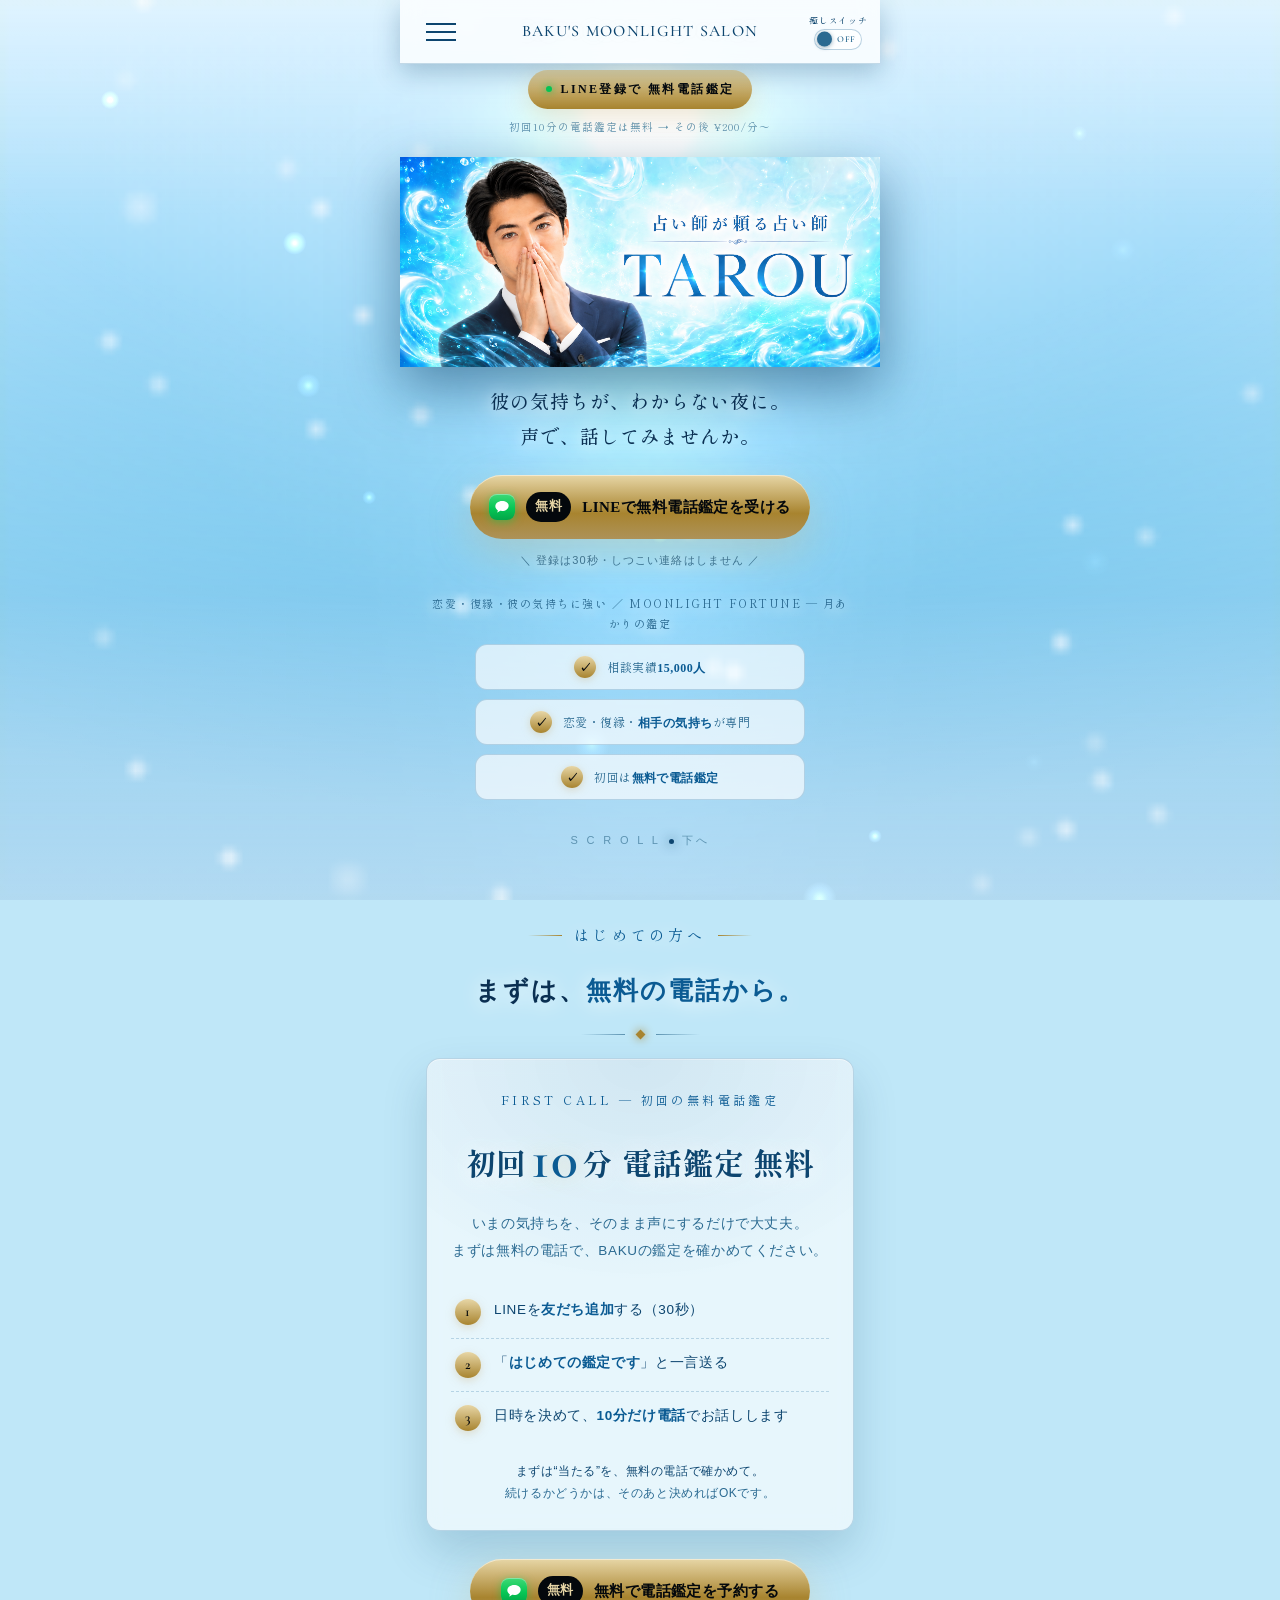
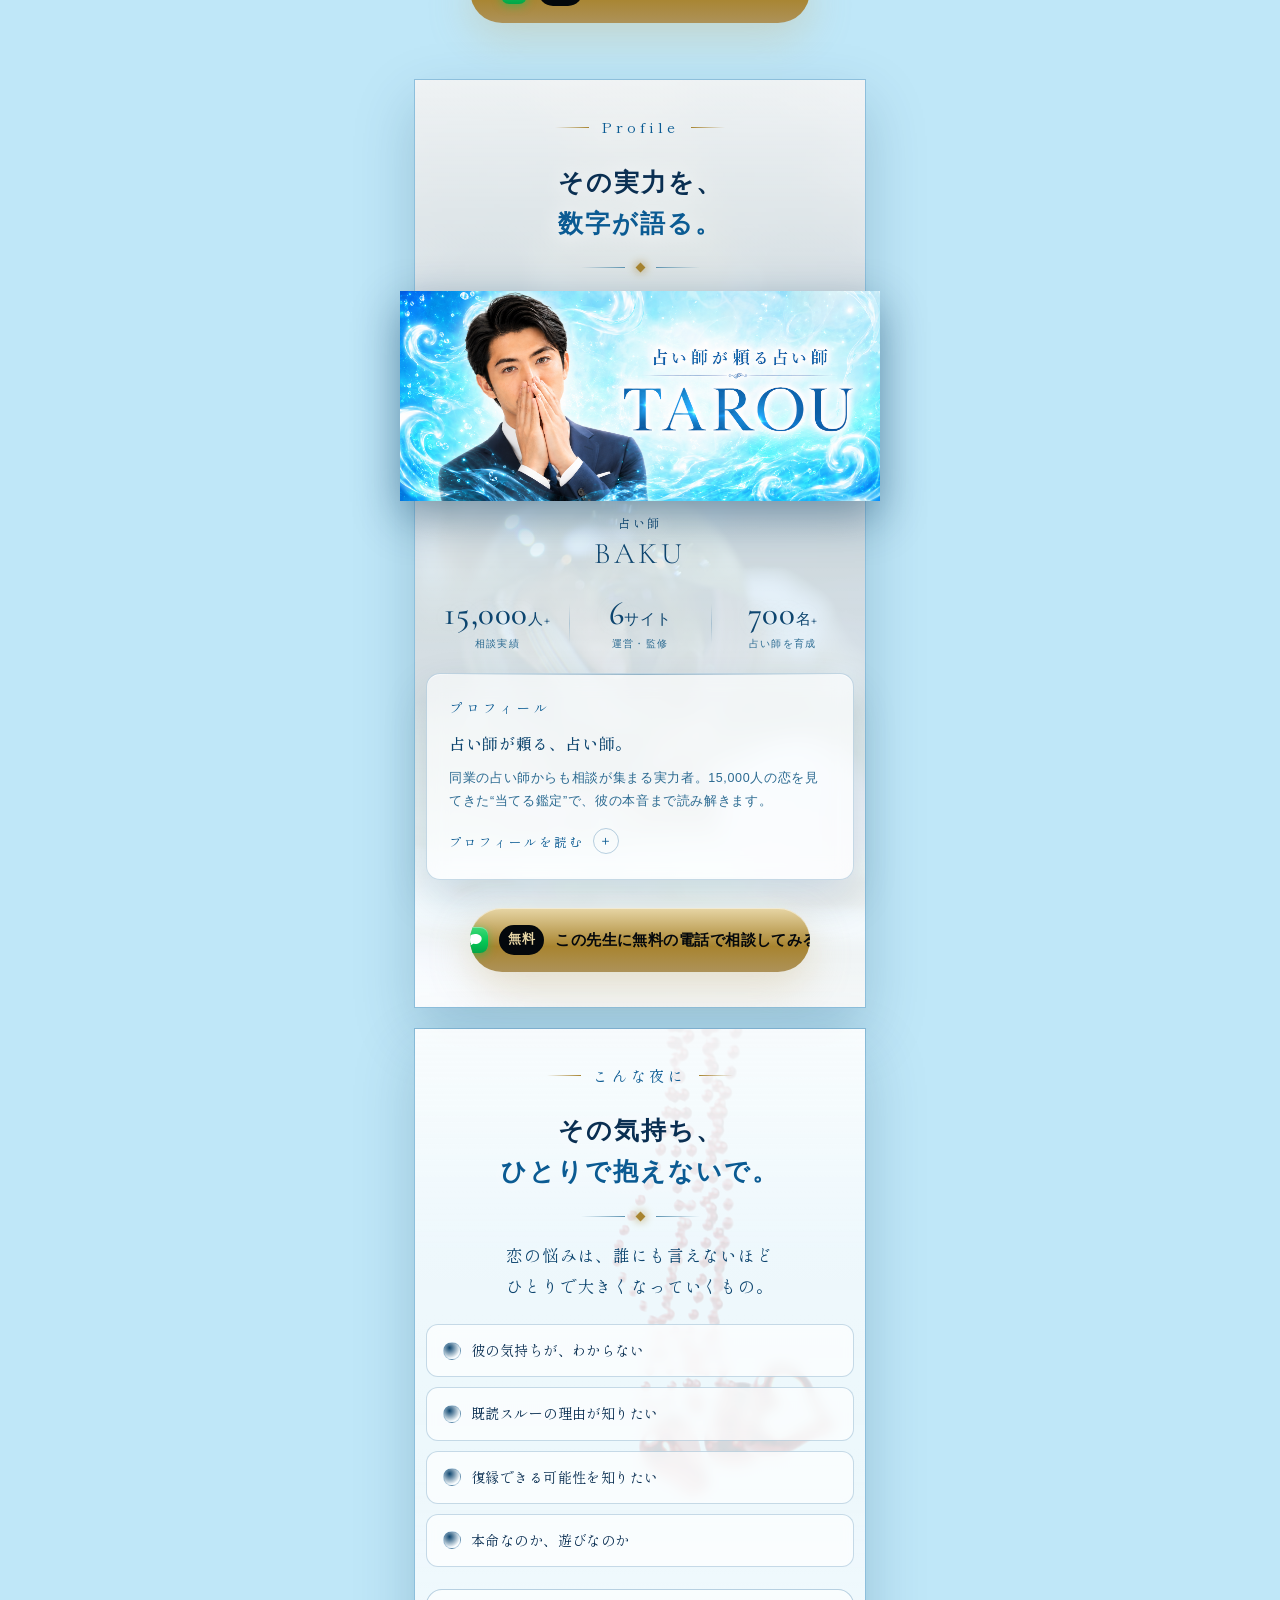
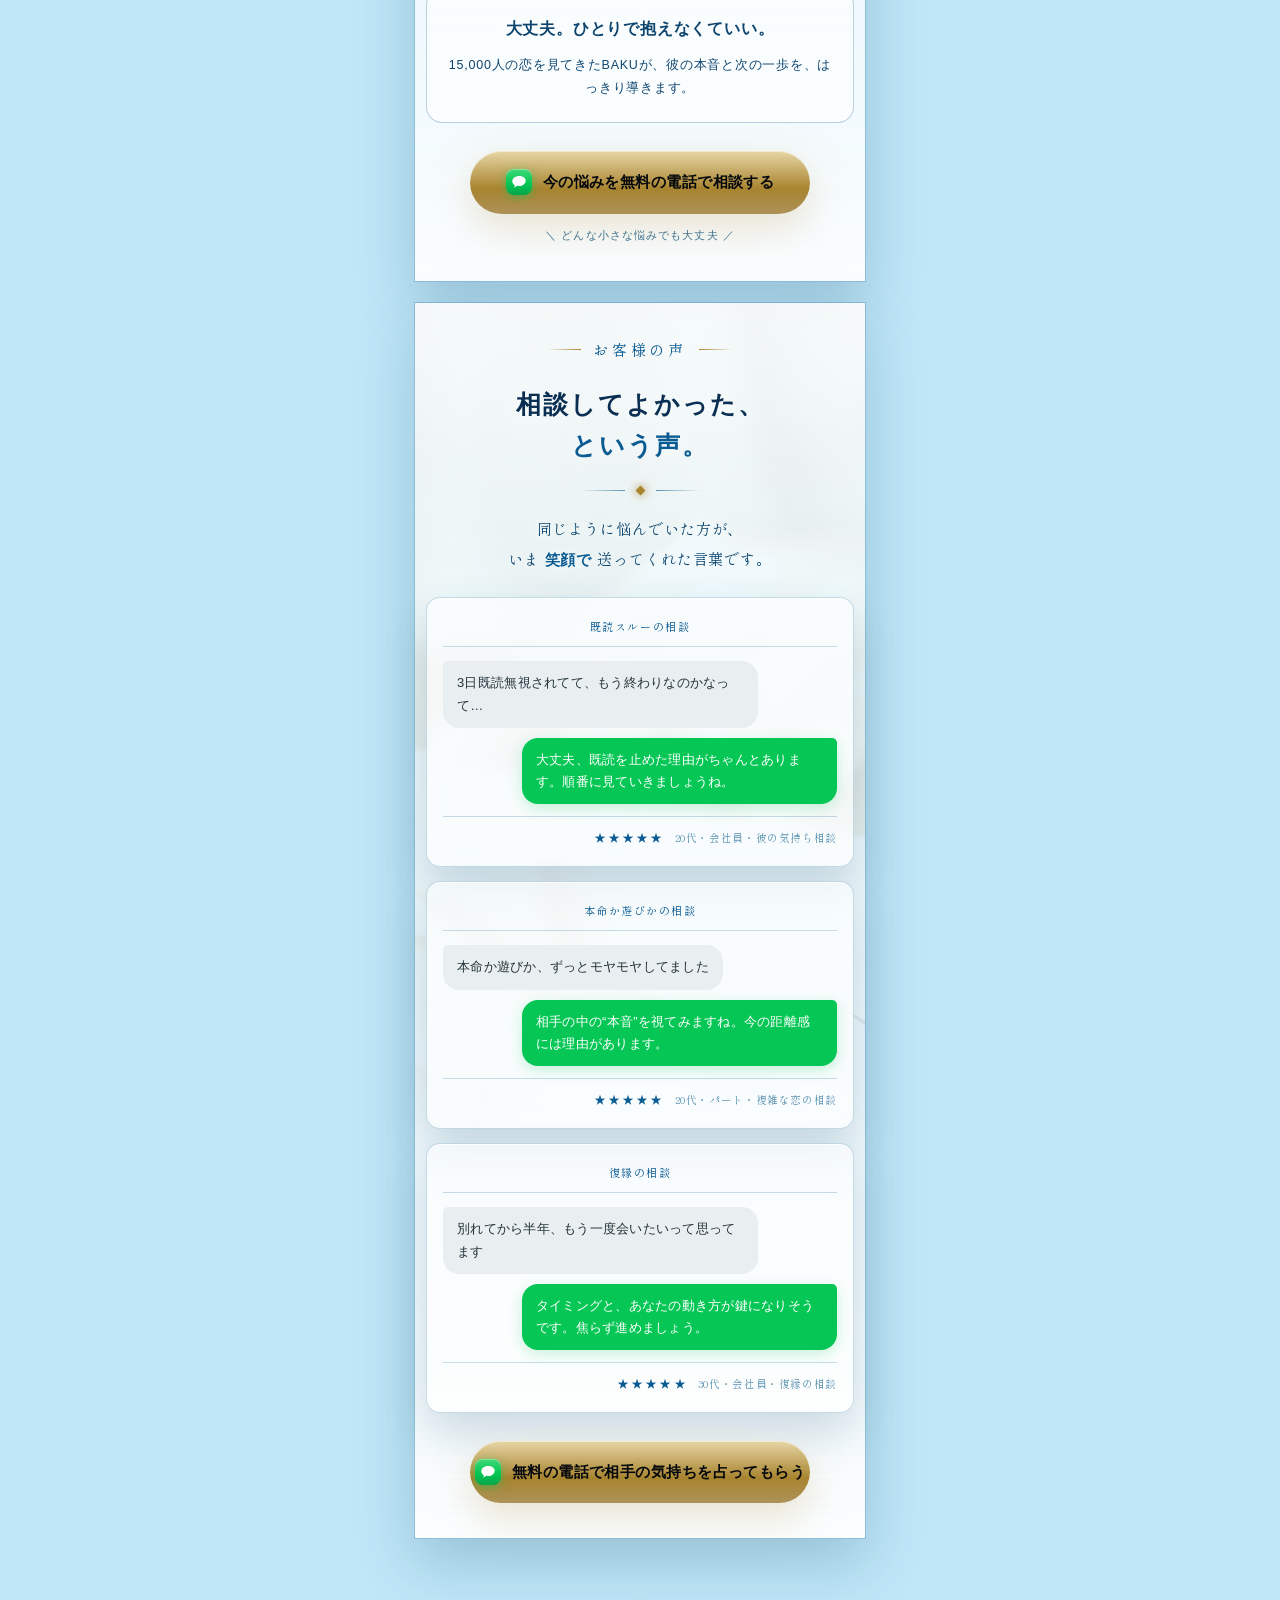
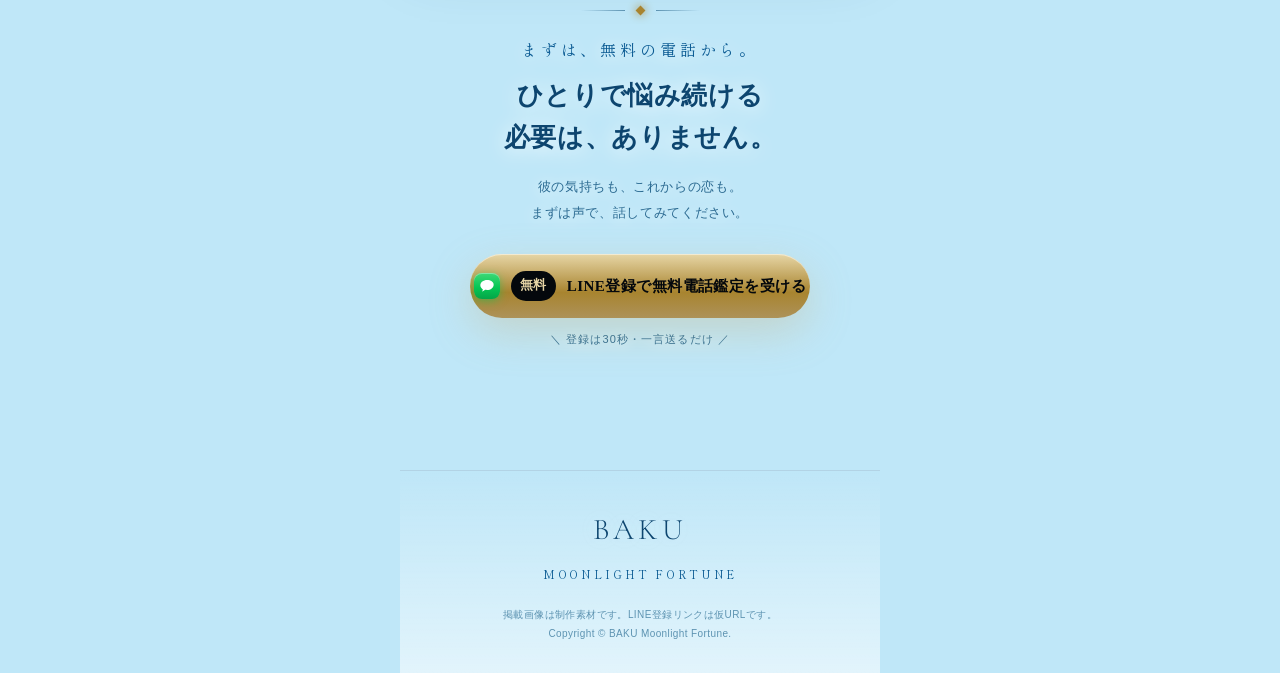
==== haru_line_lp_aqua/index.html @ d1a3ca53 "Add haru_line_lp_aqua: a bright blue-water variant of the LP Same structure and copy as haru_line_lp" ====
﻿<!DOCTYPE html>
<html lang="ja">
<head>
<meta charset="UTF-8">
<meta name="viewport" content="width=device-width, initial-scale=1.0, viewport-fit=cover">
<title>占い師 BAKU｜恋愛・復縁・彼の気持ち｜LINE登録で初回10分の無料電話鑑定</title>
<meta name="description" content="恋愛・復縁・彼の気持ちに強い占い師BAKU。ひとりで悩む前に、まずはLINE登録で初回10分の無料電話鑑定を。登録後は一言送るだけ。相談実績15,000人以上。">
<meta name="theme-color" content="#bfe7f8">
<meta property="og:title" content="占い師 BAKU｜恋愛・復縁の月あかり鑑定">
<meta property="og:description" content="彼の気持ちがわからない夜に。声で、話してみませんか。まずは初回10分、無料の電話で相談できます。">
<meta property="og:type" content="website">
<link rel="preconnect" href="https://fonts.googleapis.com">
<link rel="preconnect" href="https://fonts.gstatic.com" crossorigin>
<link href="https://fonts.googleapis.com/css2?family=Shippori+Mincho+B1:wght@400;500;600;700;800&family=Zen+Kaku+Gothic+New:wght@300;400;500&family=Cormorant+Garamond:ital,wght@0,300;0,400;0,500;1,400&display=swap" rel="stylesheet">
<link rel="stylesheet" href="assets/style.css">
</head>
<body>
<canvas id="water"></canvas>
<div class="vignette"></div>

<header class="site-header">
  <button class="menu-toggle" id="menuToggle" type="button" aria-label="メニューを開く" aria-controls="siteMenu" aria-expanded="false"><span></span></button>
  <div class="site-logo">BAKU'S MOONLIGHT SALON</div>
  <button class="snd" id="snd" type="button" aria-label="癒しスイッチ（水の音）" aria-pressed="false">
    <span class="snd-label">癒しスイッチ</span>
    <span class="snd-switch" aria-hidden="true"><span class="snd-knob"></span><span class="snd-state">OFF</span></span>
  </button>
</header>

<nav class="menu-panel" id="siteMenu" aria-hidden="true">
  <div class="menu-title">MENU</div>
  <ul class="menu-list">
    <li><a href="#top">ホーム</a></li>
    <li><a href="#offer">はじめての方へ（無料電話鑑定）</a></li>
    <li><a href="#profile">占い師プロフィール・実績</a></li>
    <li><a href="#worry">こんなお悩み</a></li>
    <li><a href="#voices">お客様の声</a></li>
    <li><a href="#final">無料で電話相談する</a></li>
  </ul>
  <!-- LINE登録リンク①（メニュー内）: 本番のLINE公式URLに差し替え -->
  <a class="btn menu-cta" href="#" data-line>
    <span class="line-ic" aria-hidden="true"><svg viewBox="0 0 24 24" fill="#fff"><path d="M12 3C6.5 3 2 6.6 2 11c0 2.5 1.5 4.7 3.8 6.2-.2.7-.7 2.4-.8 2.8 0 .3.2.4.4.3.2-.1 2.7-1.8 3.7-2.5.9.1 1.9.2 2.9.2 5.5 0 10-3.6 10-8S17.5 3 12 3z"/></svg></span>
    <span class="txt">LINEで無料電話鑑定を受ける</span>
  </a>
</nav>

<div class="shell">

  <!-- ============ ① HERO / ファーストビュー ============ -->
  <header class="hero" id="top">
    <div class="hero-top">
      <span class="hero-badge"><span class="dot"></span>LINE登録で 無料電話鑑定</span>
      <div class="hero-pricehint">初回10分の電話鑑定は無料 → その後 ¥200/分〜</div>
    </div>
    <div class="hero-content">
      <div class="hero-photo"><img src="assets/sample01.png" alt="占い師 BAKU" fetchpriority="high"></div>
      <p class="hero-copy">彼の気持ちが、わからない夜に。<br>声で、話してみませんか。</p>

      <div class="hero-btnwrap">
        <!-- LINE登録リンク②（ヒーロー）: 本番のLINE公式URLに差し替え -->
        <a class="btn" href="#" data-line>
          <span class="line-ic" aria-hidden="true"><svg viewBox="0 0 24 24" fill="#fff"><path d="M12 3C6.5 3 2 6.6 2 11c0 2.5 1.5 4.7 3.8 6.2-.2.7-.7 2.4-.8 2.8 0 .3.2.4.4.3.2-.1 2.7-1.8 3.7-2.5.9.1 1.9.2 2.9.2 5.5 0 10-3.6 10-8S17.5 3 12 3z"/></svg></span>
          <span class="free">無料</span><span class="txt">LINEで無料電話鑑定を受ける</span>
        </a>
        <p class="btn-sub">＼ 登録は30秒・しつこい連絡はしません ／</p>
      </div>

      <div class="hero-meta">
        <div class="hero-kicker">恋愛・復縁・彼の気持ちに強い ／ MOONLIGHT FORTUNE ― 月あかりの鑑定</div>
        <ul class="hero-values">
          <li><span class="ck">✓</span><span>相談実績<b>15,000人</b></span></li>
          <li><span class="ck">✓</span><span>恋愛・復縁・<b>相手の気持ち</b>が専門</span></li>
          <li><span class="ck">✓</span><span>初回は<b>無料で電話鑑定</b></span></li>
        </ul>
      </div>
    </div>
    <div class="hero-hint">S C R O L L<i></i>下へ</div>
  </header>

  <!-- ============ ② はじめての方へ（初回無料の電話鑑定） ============ -->
  <section class="sec offer reveal" id="offer">
    <div class="eyebrow">はじめての方へ</div>
    <div class="sec-title">まずは、<span class="gold">無料の電話から。</span></div>
    <div class="divider"><span></span><i class="diamond"></i><span></span></div>

    <div class="glass offer-card">
      <div class="offer-tag">FIRST CALL — 初回の無料電話鑑定</div>
      <div class="offer-big">初回<em>10</em>分 電話鑑定 無料</div>
      <p class="offer-sub">いまの気持ちを、そのまま声にするだけで大丈夫。<br>まずは無料の電話で、BAKUの鑑定を確かめてください。</p>

      <ol class="offer-steps">
        <li><span class="n">1</span><span>LINEを<b>友だち追加</b>する（30秒）</span></li>
        <li><span class="n">2</span><span>「<b>はじめての鑑定です</b>」と一言送る</span></li>
        <li><span class="n">3</span><span>日時を決めて、<b>10分だけ電話</b>でお話しします</span></li>
      </ol>

      <p class="offer-reassure"><b>まずは“当たる”を、無料の電話で確かめて。</b><br>続けるかどうかは、そのあと決めればOKです。</p>
    </div>

    <div class="btn-wrap cta-line">
      <!-- LINE登録リンク②（初回無料の電話鑑定）: 本番のLINE公式URLに差し替え -->
      <a class="btn" href="#" data-line>
        <span class="line-ic" aria-hidden="true"><svg viewBox="0 0 24 24" fill="#fff"><path d="M12 3C6.5 3 2 6.6 2 11c0 2.5 1.5 4.7 3.8 6.2-.2.7-.7 2.4-.8 2.8 0 .3.2.4.4.3.2-.1 2.7-1.8 3.7-2.5.9.1 1.9.2 2.9.2 5.5 0 10-3.6 10-8S17.5 3 12 3z"/></svg></span>
        <span class="free">無料</span><span class="txt">無料で電話鑑定を予約する</span>
      </a>
    </div>
  </section>

  <!-- ============ ③ 占い師プロフィール・実績 ============ -->
  <section class="sec vidsec reveal" id="profile">
    <div class="cospa-stage" aria-hidden="true">
      <video poster="assets/poster07.jpg" autoplay muted loop playsinline preload="none">
        <source src="assets/mo07.mp4" type="video/mp4">
        <source src="assets/mo07.webm" type="video/webm">
      </video>
      <div class="veil"></div>
    </div>
    <div class="eyebrow">Profile</div>
    <div class="sec-title">その実力を、<br><span class="gold">数字が語る。</span></div>
    <div class="divider"><span></span><i class="diamond"></i><span></span></div>

    <div class="profile-photo"><img src="assets/sample01.png" alt="占い師 BAKU" loading="lazy"></div>
    <div class="profile-name">占い師<span>BAKU</span></div>

    <div class="stats">
      <div class="stat"><div class="num">15,000<small>人+</small></div><div class="lbl">相談実績</div></div>
      <div class="stat"><div class="num">6<small>サイト</small></div><div class="lbl">運営・監修</div></div>
      <div class="stat"><div class="num">700<small>名+</small></div><div class="lbl">占い師を育成</div></div>
    </div>

    <div class="glass teaser">
      <div class="teaser-k">プロフィール</div>
      <div class="teaser-t">占い師が頼る、占い師。</div>
      <p class="teaser-p">同業の占い師からも相談が集まる実力者。15,000人の恋を見てきた“当てる鑑定”で、彼の本音まで読み解きます。</p>
      <button class="readmore" data-modal="profile">プロフィールを読む<span class="ic">＋</span></button>
    </div>

    <div class="btn-wrap cta-line">
      <!-- LINE登録リンク③（プロフィール後）: 本番のLINE公式URLに差し替え -->
      <a class="btn" href="#" data-line>
        <span class="line-ic" aria-hidden="true"><svg viewBox="0 0 24 24" fill="#fff"><path d="M12 3C6.5 3 2 6.6 2 11c0 2.5 1.5 4.7 3.8 6.2-.2.7-.7 2.4-.8 2.8 0 .3.2.4.4.3.2-.1 2.7-1.8 3.7-2.5.9.1 1.9.2 2.9.2 5.5 0 10-3.6 10-8S17.5 3 12 3z"/></svg></span>
        <span class="free">無料</span><span class="txt">この先生に無料の電話で相談してみる</span>
      </a>
    </div>
  </section>

  <!-- ============ ④ 悩み共感 ============ -->
  <section class="sec vidsec reveal" id="worry">
    <div class="cospa-stage" aria-hidden="true">
      <video poster="assets/poster08.jpg" autoplay muted loop playsinline preload="none">
        <source src="assets/mo08.mp4" type="video/mp4">
      </video>
      <div class="veil"></div>
    </div>
    <div class="eyebrow">こんな夜に</div>
    <div class="sec-title">その気持ち、<br><span class="gold">ひとりで抱えないで。</span></div>
    <div class="divider"><span></span><i class="diamond"></i><span></span></div>
    <p class="worry-lead">恋の悩みは、誰にも言えないほど<br>ひとりで大きくなっていくもの。</p>

    <ul class="worry-list" id="worryList">
      <li data-key="彼の気持ち">彼の気持ちが、わからない</li>
      <li data-key="既読スルー">既読スルーの理由が知りたい</li>
      <li data-key="復縁">復縁できる可能性を知りたい</li>
      <li data-key="本命か遊びか">本命なのか、遊びなのか</li>
    </ul>

    <div class="worry-soft">
      <b>大丈夫。ひとりで抱えなくていい。</b>
      <span>15,000人の恋を見てきたBAKUが、彼の本音と次の一歩を、はっきり導きます。</span>
    </div>

    <div class="btn-wrap cta-line">
      <!-- LINE登録リンク④（悩み共感後）: 本番のLINE公式URLに差し替え -->
      <a class="btn" href="#" data-line>
        <span class="line-ic" aria-hidden="true"><svg viewBox="0 0 24 24" fill="#fff"><path d="M12 3C6.5 3 2 6.6 2 11c0 2.5 1.5 4.7 3.8 6.2-.2.7-.7 2.4-.8 2.8 0 .3.2.4.4.3.2-.1 2.7-1.8 3.7-2.5.9.1 1.9.2 2.9.2 5.5 0 10-3.6 10-8S17.5 3 12 3z"/></svg></span>
        <span class="txt">今の悩みを無料の電話で相談する</span>
      </a>
      <p class="btn-sub">＼ どんな小さな悩みでも大丈夫 ／</p>
    </div>
  </section>

  <!-- ============ ⑤ お客様の声 ============ -->
  <section class="sec vidsec reveal" id="voices">
    <div class="cospa-stage" aria-hidden="true">
      <video poster="assets/poster09.jpg" autoplay muted loop playsinline preload="none">
        <source src="assets/mo09.mp4" type="video/mp4">
      </video>
      <div class="veil"></div>
    </div>
    <div class="eyebrow">お客様の声</div>
    <div class="sec-title">相談してよかった、<br><span class="gold">という声。</span></div>
    <div class="divider"><span></span><i class="diamond"></i><span></span></div>
    <p class="lead-c">同じように悩んでいた方が、<br>いま <b>笑顔で</b> 送ってくれた言葉です。</p>

    <div class="voice-grid">
      <div class="glass talk">
        <div class="talk-topic">既読スルーの相談</div>
        <div class="talk-row them"><div class="bubble them">3日既読無視されてて、もう終わりなのかなって…</div></div>
        <div class="talk-row me"><div class="bubble me">大丈夫、既読を止めた理由がちゃんとあります。順番に見ていきましょうね。</div></div>
        <div class="talk-meta"><span class="voice-stars">★★★★★</span><span class="talk-who">20代・会社員・彼の気持ち相談</span></div>
      </div>

      <div class="glass talk">
        <div class="talk-topic">本命か遊びかの相談</div>
        <div class="talk-row them"><div class="bubble them">本命か遊びか、ずっとモヤモヤしてました</div></div>
        <div class="talk-row me"><div class="bubble me">相手の中の“本音”を視てみますね。今の距離感には理由があります。</div></div>
        <div class="talk-meta"><span class="voice-stars">★★★★★</span><span class="talk-who">20代・パート・複雑な恋の相談</span></div>
      </div>

      <div class="glass talk">
        <div class="talk-topic">復縁の相談</div>
        <div class="talk-row them"><div class="bubble them">別れてから半年、もう一度会いたいって思ってます</div></div>
        <div class="talk-row me"><div class="bubble me">タイミングと、あなたの動き方が鍵になりそうです。焦らず進めましょう。</div></div>
        <div class="talk-meta"><span class="voice-stars">★★★★★</span><span class="talk-who">30代・会社員・復縁の相談</span></div>
      </div>
    </div>

    <div class="btn-wrap cta-line">
      <!-- LINE登録リンク⑤（お客様の声の後）: 本番のLINE公式URLに差し替え -->
      <a class="btn" href="#" data-line>
        <span class="line-ic" aria-hidden="true"><svg viewBox="0 0 24 24" fill="#fff"><path d="M12 3C6.5 3 2 6.6 2 11c0 2.5 1.5 4.7 3.8 6.2-.2.7-.7 2.4-.8 2.8 0 .3.2.4.4.3.2-.1 2.7-1.8 3.7-2.5.9.1 1.9.2 2.9.2 5.5 0 10-3.6 10-8S17.5 3 12 3z"/></svg></span>
        <span class="txt">無料の電話で相手の気持ちを占ってもらう</span>
      </a>
    </div>
  </section>

  <!-- ============ ⑥ 最終CTA ============ -->
  <section class="ctablock reveal" id="final">
    <div class="divider"><span></span><i class="diamond"></i><span></span></div>
    <div class="ck">まずは、無料の電話から。</div>
    <div class="ct">ひとりで悩み続ける<br>必要は、ありません。</div>
    <p class="cp">彼の気持ちも、これからの恋も。<br>まずは声で、話してみてください。</p>
    <div class="btn-wrap">
      <!-- LINE登録リンク⑥（最終CTA）: 本番のLINE公式URLに差し替え -->
      <a class="btn" href="#" data-line>
        <span class="line-ic" aria-hidden="true"><svg viewBox="0 0 24 24" fill="#fff"><path d="M12 3C6.5 3 2 6.6 2 11c0 2.5 1.5 4.7 3.8 6.2-.2.7-.7 2.4-.8 2.8 0 .3.2.4.4.3.2-.1 2.7-1.8 3.7-2.5.9.1 1.9.2 2.9.2 5.5 0 10-3.6 10-8S17.5 3 12 3z"/></svg></span>
        <span class="free">無料</span><span class="txt">LINE登録で無料電話鑑定を受ける</span>
      </a>
      <p class="btn-sub">＼ 登録は30秒・一言送るだけ ／</p>
    </div>
  </section>

  <footer>
    <div class="fname">BAKU</div>
    <div class="fsub">MOONLIGHT FORTUNE</div>
    <p class="note">掲載画像は制作素材です。LINE登録リンクは仮URLです。<br>Copyright © BAKU Moonlight Fortune.</p>
  </footer>

</div>

<!-- STICKY CTA -->
<div class="sticky" id="sticky">
  <!-- LINE登録リンク⑦（追尾ボタン）: 本番のLINE公式URLに差し替え -->
  <a class="btn" href="#" data-line>
    <span class="line-ic" aria-hidden="true"><svg viewBox="0 0 24 24" fill="#fff"><path d="M12 3C6.5 3 2 6.6 2 11c0 2.5 1.5 4.7 3.8 6.2-.2.7-.7 2.4-.8 2.8 0 .3.2.4.4.3.2-.1 2.7-1.8 3.7-2.5.9.1 1.9.2 2.9.2 5.5 0 10-3.6 10-8S17.5 3 12 3z"/></svg></span>
    <span class="free">無料</span><span class="txt">まずは無料の電話で相談する</span>
  </a>
</div>

<!-- MODAL -->
<div class="modal" id="modal">
  <div class="modal-bd" data-close></div>
  <div class="modal-card">
    <div class="grip"></div>
    <div class="modal-k" id="mk"></div>
    <div class="modal-t" id="mt"></div>
    <div class="modal-body" id="mb"></div>
    <button class="modal-close" data-close>閉じる</button>
  </div>
</div>

<script src="assets/app.js"></script>
</body>
</html>
---- haru_line_lp_aqua/assets/style.css ----
/* =========================================================
   BAKU｜恋愛・復縁の鑑定 — LINE登録特化LP（明るい水面バージョン）
   Design: 明るい水色 × 白 × 紺 / バナーと同じ青い波紋の世界
   ---------------------------------------------------------
   ダーク版（haru_line_lp_fable5）との違いは、この :root の色と
   背景キャンバス（assets/app.js の buildBG）の2か所だけです。
   ========================================================= */
:root{
  --abyss:#04080c;           /* 金ボタンの上に載せる文字色（濃紺黒）として残しています */
  --deep:#e8f7fe;
  --tide:#bde6f7;
  --panel:rgba(255,255,255,.62);
  --panel-soft:rgba(255,255,255,.76);
  --moon:#0d456f;            /* 見出しの濃紺 */
  --pearl:#0a2f52;           /* 本文の濃紺 */
  --silver:#2b6a91;          /* 補足テキスト */
  --silver-d:#5d93b1;        /* さらに薄い補足・区切り線 */
  --accent:#0b5b93;          /* バナーの「TAROU」と同じ濃い青。金の代わりの強調色 */
  --gold:#a8842f;
  --gold-hi:#e7d6a6;
  --gold-deep:#8a734a;
  --rose:#e8c2c7;            /* やわらかい女性向けアクセント */
  --line-green:#06c755;      /* LINEらしさ（アイコン用に限定使用） */
  --line-green-d:#04a548;
  --muted:var(--silver);
  --line:rgba(11,91,147,.22);
  --line-gold:rgba(11,91,147,.28);
  --serif:'Shippori Mincho B1',serif;
  --sans:'Zen Kaku Gothic New',sans-serif;
  --latin:'Cormorant Garamond',serif;
}
*{margin:0;padding:0;box-sizing:border-box;-webkit-tap-highlight-color:transparent}
html{scroll-behavior:smooth}
body{
  background:#bfe7f8;
  color:var(--pearl);
  font-family:var(--sans);
  font-weight:300;
  line-height:1.9;
  letter-spacing:.04em;
  overflow-x:hidden;
}
a,button{outline:none}
a:focus-visible,button:focus-visible{outline:2px solid var(--moon);outline-offset:3px;border-radius:4px}
img{max-width:100%;display:block}

/* ===== moonlit water surface ===== */
#water{position:fixed;inset:0;z-index:0;display:block;touch-action:manipulation}
.vignette{position:fixed;inset:0;z-index:1;pointer-events:none;
  background:radial-gradient(125% 85% at 50% 6%, transparent 42%, rgba(255,255,255,.34) 100%),
  linear-gradient(180deg, rgba(255,255,255,.20) 0%, transparent 24%, transparent 66%, rgba(255,255,255,.40) 100%)}

.shell{position:relative;z-index:2;max-width:480px;margin:64px auto 0}
.shell>*{position:relative;z-index:1}

/* ===== site menu ===== */
.site-header{position:fixed;top:0;left:50%;transform:translateX(-50%);z-index:120;
  width:100%;max-width:480px;height:64px;display:flex;align-items:center;justify-content:center;
  background:rgba(255,255,255,.78);border-bottom:1px solid var(--line);
  box-shadow:0 8px 26px rgba(12,64,102,.28);backdrop-filter:blur(10px);-webkit-backdrop-filter:blur(10px)}
.menu-toggle{position:absolute;left:20px;top:50%;transform:translateY(-50%);width:42px;height:42px;
  border:0;background:transparent;cursor:pointer}
.menu-toggle span,.menu-toggle::before,.menu-toggle::after{content:"";position:absolute;left:6px;width:30px;height:2px;
  background:var(--moon);transition:.25s}
.menu-toggle::before{top:12px}
.menu-toggle span{top:20px}
.menu-toggle::after{top:28px}
.menu-toggle[aria-expanded="true"]::before{top:20px;transform:rotate(45deg)}
.menu-toggle[aria-expanded="true"] span{opacity:0}
.menu-toggle[aria-expanded="true"]::after{top:20px;transform:rotate(-45deg)}
.site-logo{font-family:var(--latin);font-weight:500;font-size:16px;letter-spacing:.08em;
  color:var(--moon);text-shadow:0 0 18px rgba(211,232,234,.3);white-space:nowrap;
  max-width:calc(100% - 150px);overflow:hidden;text-overflow:clip}
.snd{position:absolute;right:12px;top:50%;transform:translateY(-50%);
  border:0;background:transparent;cursor:pointer;padding:0;
  display:flex;flex-direction:column;align-items:center;gap:3px}
.snd-label{font-family:var(--serif);font-size:8.5px;letter-spacing:.1em;color:var(--moon);
  white-space:nowrap;text-shadow:0 1px 6px rgba(255,255,255,.9)}
.snd-switch{position:relative;width:48px;height:21px;border-radius:21px;
  border:1px solid var(--line-gold);background:rgba(255,255,255,.72);transition:.25s}
.snd-knob{position:absolute;top:50%;left:2px;width:15px;height:15px;border-radius:50%;
  background:var(--silver);transform:translateY(-50%);transition:.25s;box-shadow:0 1px 4px rgba(12,64,102,.45)}
.snd-state{position:absolute;top:50%;transform:translateY(-50%);right:6px;
  font-family:var(--latin);font-size:9px;font-weight:600;letter-spacing:.04em;color:var(--silver);transition:.2s}
.snd.on .snd-switch{background:linear-gradient(180deg,var(--gold-hi),var(--gold));border-color:var(--accent)}
.snd.on .snd-knob{left:29px;background:var(--abyss)}
.snd.on .snd-state{right:auto;left:8px;color:var(--abyss)}
.menu-panel{position:fixed;top:64px;left:50%;transform:translateX(-50%);z-index:115;width:100%;max-width:480px;
  height:calc(100dvh - 64px);background:rgba(238,250,255,.94);backdrop-filter:blur(10px);-webkit-backdrop-filter:blur(10px);
  opacity:0;pointer-events:none;transition:opacity .25s}
.menu-panel.open{opacity:1;pointer-events:auto}
.menu-title{padding:18px 20px 14px;border-left:4px solid var(--gold);font-weight:700;font-size:18px;
  letter-spacing:.05em;color:var(--moon)}
.menu-list{list-style:none}
.menu-list a{display:flex;align-items:center;gap:12px;padding:16px 22px;
  color:var(--pearl);text-decoration:none;font-size:17px;letter-spacing:.03em;border-bottom:1px solid var(--line)}
.menu-list a::before{content:"›";font-size:26px;line-height:1;color:var(--accent)}
.menu-cta{margin:22px 22px 0}
body.menu-open{overflow:hidden}

/* ===== shared ===== */
.eyebrow{font-family:var(--serif);font-size:15px;letter-spacing:.26em;color:var(--accent);
  display:flex;align-items:center;justify-content:center;gap:12px;white-space:nowrap;flex-wrap:nowrap;
  text-shadow:0 2px 16px rgba(255,255,255,.9)}
.eyebrow::before,.eyebrow::after{content:"";height:1px;width:34px;flex:0 1 34px;
  background:linear-gradient(90deg,transparent,var(--gold))}
.eyebrow::after{background:linear-gradient(90deg,var(--gold),transparent)}
.sec{padding:44px 26px 40px;position:relative}
.sec-title{font-family:var(--serif);font-weight:600;font-size:25px;line-height:1.65;
  text-align:center;margin:18px 0 8px;letter-spacing:.08em;color:var(--pearl);
  text-shadow:0 2px 20px rgba(255,255,255,.9)}
.sec-title .gold{color:var(--accent)}
.divider{display:flex;align-items:center;justify-content:center;gap:12px;margin:6px auto 20px}
.eyebrow+.sec-title{margin-top:20px;margin-bottom:20px}
.sec-title+.divider{margin-top:0}
.divider span{height:1px;width:44px;background:linear-gradient(90deg,transparent,var(--silver-d))}
.divider span:last-child{background:linear-gradient(90deg,var(--silver-d),transparent)}
.diamond{width:7px;height:7px;background:var(--gold);transform:rotate(45deg);box-shadow:0 0 10px var(--gold)}
.lead-c{font-family:var(--serif);text-align:center;color:var(--moon);font-size:15px;line-height:2;
  letter-spacing:.06em;margin-bottom:22px;text-shadow:0 2px 14px rgba(255,255,255,.9)}
.lead-c b{color:var(--accent);font-weight:600}

/* reveal */
.reveal{opacity:0;transform:translateY(34px);transition:opacity 1.1s cubic-bezier(.2,.7,.2,1),transform 1.1s cubic-bezier(.2,.7,.2,1)}
.reveal.in{opacity:1;transform:none}

/* glass card */
.glass{background:var(--panel);border:1px solid var(--line);border-radius:14px;
  backdrop-filter:blur(10px);-webkit-backdrop-filter:blur(10px);
  box-shadow:0 20px 44px rgba(12,64,102,.18),inset 0 1px 0 rgba(255,255,255,.7)}

/* section video background */
.vidsec{position:relative;overflow:visible}
.vidsec>*:not(.cospa-stage){position:relative;z-index:1}
.cospa-stage{position:absolute;z-index:0;inset:10px 14px;overflow:hidden;background:transparent;
  pointer-events:none;border:1px solid rgba(11,91,147,.28);box-shadow:0 24px 56px rgba(12,64,102,.22)}
.cospa-stage video{position:absolute;inset:0;width:100%;height:100%;object-fit:cover;opacity:.34;
  filter:brightness(1.35) contrast(.92) saturate(.8) hue-rotate(6deg)}
/* 明るい背景なので、動画は白でふわっと覆って文字を読みやすくします */
.cospa-stage .veil{position:absolute;inset:0;pointer-events:none;
  background:linear-gradient(180deg,rgba(255,255,255,.86),rgba(255,255,255,.62) 26%,rgba(255,255,255,.6) 52%,rgba(255,255,255,.68) 74%,rgba(255,255,255,.9))}

/* =========================================================
   LINE BUTTON — 高級感（金）× LINEらしさ（緑アイコン）
   ========================================================= */
.btn{display:inline-flex;align-items:center;justify-content:center;gap:11px;width:100%;
  max-width:340px;padding:17px 18px;font-family:var(--serif);font-size:15px;font-weight:600;
  white-space:nowrap;letter-spacing:.03em;color:var(--abyss);border:none;border-radius:48px;
  cursor:pointer;text-decoration:none;
  background:linear-gradient(180deg,var(--gold-hi),var(--gold) 60%,#ad9259);
  box-shadow:0 14px 40px rgba(201,176,121,.34),inset 0 1px 0 rgba(255,255,255,.5);
  position:relative;overflow:hidden;transition:transform .12s}
.btn::after{content:"";position:absolute;top:0;left:-70%;width:45%;height:100%;
  background:linear-gradient(100deg,transparent,rgba(255,255,255,.55),transparent);
  transform:skewX(-18deg);animation:sheen 5.5s ease-in-out 1.5s infinite}
@keyframes sheen{0%,72%{left:-70%}86%{left:130%}100%{left:130%}}
.btn:active{transform:translateY(2px)}
/* LINE chat icon (green circle) */
.btn .line-ic{flex:0 0 auto;width:26px;height:26px;border-radius:8px;
  background:linear-gradient(180deg,#3fd977,var(--line-green) 55%,var(--line-green-d));
  display:grid;place-items:center;box-shadow:0 2px 8px rgba(6,199,85,.5),inset 0 1px 0 rgba(255,255,255,.35);position:relative;z-index:1}
.btn .line-ic svg{width:16px;height:16px;display:block}
.btn .txt{position:relative;z-index:1}
.btn .free{font-family:var(--latin);font-size:12.5px;font-weight:700;background:var(--abyss);color:var(--gold-hi);
  padding:3px 9px;border-radius:20px;position:relative;z-index:1;letter-spacing:.04em}
.btn.ghost{background:transparent;color:var(--accent);border:1px solid var(--line-gold);
  box-shadow:none;font-size:14px}
.btn.ghost::after{display:none}
.btn.ghost .line-ic{background:linear-gradient(180deg,#3fd977,var(--line-green) 55%,var(--line-green-d))}
.btn-sub{font-size:11px;color:var(--silver);letter-spacing:.1em;margin-top:11px;text-align:center;
  text-shadow:0 2px 12px rgba(255,255,255,.9)}
.btn-wrap{text-align:center}

/* ===== HERO ===== */
.hero{position:relative;z-index:3;padding:6px 0 26px;display:flex;flex-direction:column}
.hero-top{position:relative;padding:0 26px;text-align:center;z-index:3;margin-bottom:14px}
.hero-badge{display:inline-flex;align-items:center;gap:9px;font-family:var(--serif);
  font-size:12px;letter-spacing:.2em;color:var(--abyss);font-weight:600;
  padding:8px 18px;border-radius:40px;
  background:linear-gradient(180deg,var(--gold-hi),var(--gold));
  box-shadow:0 8px 24px rgba(201,176,121,.32);animation:fadeDown 1.1s .15s both}
.hero-badge .dot{width:6px;height:6px;border-radius:50%;background:var(--line-green);box-shadow:0 0 8px var(--line-green)}
.hero-content{position:relative;z-index:3;padding:0 26px;text-align:center}
.hero-kicker{font-family:var(--serif);font-size:14.5px;letter-spacing:.2em;color:var(--moon);
  margin-bottom:4px;animation:fadeUp 1s .4s both;text-shadow:0 2px 14px rgba(255,255,255,1),0 0 40px rgba(255,255,255,.9)}
.hero-name{font-family:var(--latin);font-weight:400;font-size:82px;line-height:.94;
  letter-spacing:.05em;margin:6px 0 4px;
  background:linear-gradient(180deg,#fff 0%,var(--moon) 48%,var(--silver) 100%);
  -webkit-background-clip:text;background-clip:text;-webkit-text-fill-color:transparent;
  filter:drop-shadow(0 6px 40px rgba(159,184,189,.45));
  animation:fadeUp 1.1s .55s both,glow 8s ease-in-out 2.6s infinite}
.hero-role{font-family:var(--serif);font-size:12px;letter-spacing:.32em;color:var(--accent);
  margin-bottom:16px;animation:fadeUp 1s .65s both;text-shadow:0 2px 12px rgba(255,255,255,1)}
.hero-copy{font-family:var(--serif);font-size:19px;font-weight:500;line-height:1.85;letter-spacing:.05em;
  color:var(--pearl);animation:fadeUp 1s .75s both;text-shadow:0 2px 16px rgba(255,255,255,1),0 0 34px rgba(255,255,255,.9)}
.hero-copy em{font-style:normal;color:var(--accent);
  background:linear-gradient(transparent 60%,rgba(11,91,147,.20) 60%)}
.hero-copy .sm{display:block;font-size:13px;font-weight:400;color:var(--moon);letter-spacing:.14em;margin-top:8px}

/* value bullets in hero */
.hero-values{list-style:none;margin:20px auto 4px;max-width:330px;display:grid;gap:9px;
  animation:fadeUp 1s .9s both}
.hero-values li{display:flex;align-items:center;gap:11px;font-size:13.5px;color:var(--moon);
  font-family:var(--serif);letter-spacing:.04em;text-align:left;line-height:1.55;
  background:rgba(255,255,255,.66);border:1px solid var(--line);border-radius:12px;padding:11px 15px;
  backdrop-filter:blur(6px);-webkit-backdrop-filter:blur(6px)}
.hero-values .ck{flex:0 0 auto;width:22px;height:22px;border-radius:50%;
  background:linear-gradient(180deg,var(--gold-hi),var(--gold));display:grid;place-items:center;
  color:var(--abyss);font-size:12px;font-weight:700;box-shadow:0 2px 8px rgba(201,176,121,.4)}
.hero-values b{color:var(--accent);font-weight:600}
.hero-btnwrap{margin-top:22px;animation:fadeUp 1s 1.05s both}
.hero-hint{margin-top:26px;text-align:center;font-size:11px;letter-spacing:.26em;
  color:var(--silver-d);animation:breathe 4.5s ease-in-out 2.2s infinite}
.hero-hint i{display:inline-block;width:5px;height:5px;border-radius:50%;background:var(--moon);
  box-shadow:0 0 12px var(--moon);vertical-align:middle;margin:0 8px}
@keyframes fadeUp{from{opacity:0;transform:translateY(26px)}to{opacity:1;transform:none}}
@keyframes fadeDown{from{opacity:0;transform:translateY(-18px)}to{opacity:1;transform:none}}
@keyframes glow{0%,100%{filter:drop-shadow(0 6px 40px rgba(159,184,189,.4))}
  50%{filter:drop-shadow(0 6px 60px rgba(211,232,234,.62))}}
@keyframes breathe{0%,100%{opacity:.35}50%{opacity:.9}}

/* ===== CONCERNS / 悩み共感 ===== */
.worry-lead{font-family:var(--serif);text-align:center;font-size:16.5px;line-height:1.9;color:var(--moon);
  letter-spacing:.05em;margin-bottom:22px;text-shadow:0 2px 14px rgba(255,255,255,.9)}
.worry-list{list-style:none;display:grid;gap:10px;margin:0 0 8px}
.worry-list li{position:relative;font-family:var(--serif);font-size:14px;line-height:1.65;color:var(--pearl);
  padding:14px 16px 14px 44px;border-radius:12px;letter-spacing:.03em;
  background:rgba(255,255,255,.66);border:1px solid var(--line);
  backdrop-filter:blur(6px);-webkit-backdrop-filter:blur(6px)}
.worry-list li::before{content:"";position:absolute;left:16px;top:50%;transform:translateY(-50%);
  width:16px;height:16px;border-radius:50%;border:1px solid var(--line-gold);
  background:radial-gradient(circle at 35% 30%,var(--moon),transparent 70%)}
.worry-soft{margin-top:22px;text-align:center;font-family:var(--serif);font-size:16px;line-height:1.95;
  letter-spacing:.05em;color:var(--accent);border:1px solid var(--line-gold);border-radius:16px;
  padding:22px 20px;background:rgba(255,255,255,.62);text-shadow:0 2px 14px rgba(255,255,255,.9)}
.worry-soft b{color:var(--moon);font-weight:600}
.worry-soft span{display:block;font-family:var(--sans);font-size:12.5px;font-weight:300;color:var(--moon);
  letter-spacing:.06em;margin-top:10px;line-height:1.85}

/* ===== FREE OFFER / 初回10分無料 ===== */
.offer{text-align:center}
.offer-card{padding:30px 24px 26px;position:relative;overflow:hidden;text-align:center}
.offer-card::before{content:"";position:absolute;inset:0;
  background:radial-gradient(120% 80% at 50% 0%,rgba(11,91,147,.10),transparent 60%);pointer-events:none}
.offer-tag{position:relative;font-family:var(--serif);font-size:12px;letter-spacing:.28em;color:var(--accent);margin-bottom:10px}
.offer-big{position:relative;font-family:var(--serif);font-weight:700;line-height:1.35;margin-bottom:6px;
  font-size:30px;color:var(--moon);text-shadow:0 2px 20px rgba(255,255,255,.9)}
.offer-big em{font-style:normal;font-family:var(--latin);font-size:56px;font-weight:600;
  color:var(--accent);vertical-align:-2px;text-shadow:0 0 20px rgba(231,214,166,.6);padding:0 4px}
.offer-sub{position:relative;font-size:13.5px;color:var(--silver);line-height:1.95;margin:14px 0 6px}
.offer-steps{position:relative;list-style:none;display:grid;gap:0;margin:22px 0 4px;text-align:left}
.offer-steps li{display:flex;align-items:flex-start;gap:13px;padding:13px 4px;
  border-bottom:1px dashed var(--line);font-size:13.5px;color:var(--moon);line-height:1.7}
.offer-steps li:last-child{border-bottom:0}
.offer-steps .n{flex:0 0 auto;width:26px;height:26px;border-radius:50%;font-family:var(--latin);font-weight:600;
  font-size:14px;display:grid;place-items:center;color:var(--abyss);
  background:linear-gradient(180deg,var(--gold-hi),var(--gold));box-shadow:0 3px 10px rgba(201,176,121,.36)}
.offer-steps b{color:var(--accent);font-weight:600}
.offer-reassure{position:relative;font-size:12px;color:var(--silver);letter-spacing:.05em;
  margin-top:16px;line-height:1.85}
.offer-reassure b{color:var(--moon);font-weight:500}

/* ===== VOICES / 口コミ ===== */
.voice-grid{display:grid;gap:14px}
.voice-card{padding:20px 20px}
.voice-head{display:flex;align-items:center;gap:12px;margin-bottom:12px}
.voice-badge{flex:0 0 auto;width:40px;height:40px;border-radius:50%;display:grid;place-items:center;
  font-family:var(--latin);font-size:17px;font-weight:600;color:var(--abyss);
  background:linear-gradient(180deg,var(--gold-hi),var(--gold));box-shadow:0 4px 14px rgba(201,176,121,.3)}
.voice-title{font-family:var(--serif);font-size:15.5px;font-weight:600;line-height:1.5;color:var(--moon);letter-spacing:.03em}
.voice-stars{color:var(--accent);font-size:12px;letter-spacing:.18em;margin-bottom:8px}
.voice-p{font-size:13px;color:var(--silver);line-height:1.9;letter-spacing:.03em;
  display:-webkit-box;-webkit-line-clamp:3;-webkit-box-orient:vertical;overflow:hidden}
.voice-meta{font-size:11px;color:var(--silver-d);letter-spacing:.08em;margin-top:10px;font-family:var(--serif)}
.readmore{margin-top:14px;display:inline-flex;align-items:center;gap:9px;
  font-family:var(--serif);font-size:12.5px;letter-spacing:.16em;color:var(--accent);
  background:none;border:none;cursor:pointer;padding:0}
.readmore .ic{width:26px;height:26px;border:1px solid var(--line-gold);border-radius:50%;
  display:grid;place-items:center;font-family:var(--latin);transition:.3s}
.readmore:active .ic{background:var(--gold);color:var(--abyss)}
.voice-offer{margin-top:20px;text-align:center;font-family:var(--serif);font-size:14.5px;font-weight:600;
  line-height:1.8;letter-spacing:.04em;color:var(--accent);
  border:1px solid var(--line-gold);border-radius:14px;padding:16px 18px;
  background:rgba(255,255,255,.62);text-shadow:0 2px 14px rgba(255,255,255,.9)}
.voice-offer b{color:var(--moon);font-size:17px}
.voice-item{border-top:1px solid var(--line);padding-top:16px;margin-top:16px}
.voice-item:first-child{border-top:0;padding-top:0;margin-top:0}
.voice-item .voice-title{margin-bottom:6px}

/* ===== PROFILE ===== */
/* 丸く切り抜くと画像が欠けるので、こちらもヒーローと同じく横幅いっぱいに表示します。
   左右のマイナスマージンは .sec の padding(26px) を打ち消すためのものです。 */
.profile-photo{width:auto;aspect-ratio:1896/829;margin:2px -26px 14px;
  box-shadow:0 16px 42px rgba(12,64,102,.48)}
.profile-photo img{width:100%;height:100%;object-fit:contain}
.profile-name{font-family:var(--serif);font-size:12px;line-height:1.35;letter-spacing:.2em;color:var(--moon);
  text-align:center;margin:0 0 22px;text-shadow:0 2px 18px rgba(255,255,255,.8)}
.profile-name span{display:block;font-family:var(--latin);font-size:30px;letter-spacing:.12em;margin-top:3px}
.stats{display:flex;justify-content:center;gap:0;margin-bottom:22px}
.stat{flex:1;text-align:center;padding:0 6px;position:relative}
.stat+.stat::before{content:"";position:absolute;left:0;top:14%;height:72%;width:1px;
  background:linear-gradient(transparent,var(--line),transparent)}
.stat .num{font-family:var(--latin);font-size:33px;font-weight:500;color:var(--moon);
  line-height:1;letter-spacing:.02em;white-space:nowrap;text-shadow:0 0 22px rgba(211,232,234,.3)}
.stat .num small{font-size:15px}
.stat .lbl{font-size:10px;letter-spacing:.12em;color:var(--silver);margin-top:7px;line-height:1.4}
.teaser{padding:22px 22px;text-align:left;position:relative;overflow:hidden}
.teaser::before{content:"";position:absolute;top:0;left:0;right:0;height:1px;
  background:linear-gradient(90deg,transparent,var(--silver),transparent);opacity:.5}
.teaser-k{font-family:var(--serif);font-size:13px;letter-spacing:.3em;color:var(--accent);margin-bottom:10px}
.teaser-t{font-family:var(--serif);font-size:16px;font-weight:500;line-height:1.7;margin-bottom:9px;color:var(--moon)}
.teaser-p{font-size:12.5px;color:var(--silver);line-height:1.9;
  display:-webkit-box;-webkit-line-clamp:3;-webkit-box-orient:vertical;overflow:hidden}

/* ===== SPECIALTIES / 得意な相談 ===== */
.spec-grid{display:grid;gap:12px;margin-bottom:22px}
.spec{padding:18px 18px;display:flex;gap:14px;align-items:flex-start}
.spec .ic{flex:0 0 auto;width:42px;height:42px;border-radius:12px;display:grid;place-items:center;
  border:1px solid var(--line-gold);background:rgba(11,91,147,.08)}
.spec .ic svg{width:22px;height:22px}
.spec h3{font-family:var(--serif);font-size:15.5px;font-weight:600;color:var(--moon);letter-spacing:.05em;margin-bottom:4px}
.spec p{font-size:12.5px;color:var(--silver);line-height:1.8;letter-spacing:.03em}
.subhead{font-family:var(--serif);font-size:14px;letter-spacing:.22em;color:var(--accent);
  text-align:center;margin:26px 0 14px;text-shadow:0 2px 14px rgba(255,255,255,.9)}
.arts-card{padding:20px 20px}
.arts{list-style:none;display:grid;grid-template-columns:1fr 1fr;gap:10px 14px;margin:0}
.arts li{font-size:13px;color:var(--moon);letter-spacing:.06em;display:flex;align-items:center;gap:8px;font-family:var(--serif)}
.arts li::before{content:"✦";color:var(--accent);font-size:10px}

/* ===== FLOW / 鑑定の流れ ===== */
.flow-group{font-family:var(--serif);font-size:16px;letter-spacing:.12em;color:var(--moon);
  text-align:center;margin:26px 0 16px;display:flex;align-items:center;justify-content:center;gap:12px;
  text-shadow:0 2px 14px rgba(255,255,255,.9)}
.flow-group:first-of-type{margin-top:8px}
.flow-group::before,.flow-group::after{content:"";width:24px;height:1px;
  background:linear-gradient(90deg,transparent,var(--gold),transparent)}
.flow-group .tag{font-family:var(--latin);font-size:10px;letter-spacing:.16em;color:var(--accent);
  border:1px solid var(--line);border-radius:20px;padding:3px 11px}
.flow-step{padding:22px 22px;margin-bottom:14px;position:relative}
.flow-step .step{font-family:var(--latin);font-size:12px;letter-spacing:.24em;color:var(--accent);margin-bottom:8px}
.flow-step h3{font-family:var(--serif);font-size:18px;color:var(--moon);letter-spacing:.06em;margin-bottom:10px;font-weight:600}
.flow-step h3 .free{display:inline-block;font-family:var(--latin);font-size:10.5px;letter-spacing:.1em;
  color:#0a1418;background:var(--gold-hi);border-radius:20px;padding:2px 9px;margin-left:6px;vertical-align:middle}
.flow-step p{font-size:12.5px;color:var(--silver);line-height:1.9}
.flow-say{margin-top:12px;padding:11px 14px;border-left:2px solid var(--gold);
  background:rgba(11,91,147,.08);border-radius:0 8px 8px 0;font-size:12.5px;color:var(--moon);line-height:1.85}
.flow-say b{color:var(--accent);font-weight:600}
.flow-price{margin-top:14px;padding-top:13px;border-top:1px dashed var(--line);
  display:flex;align-items:baseline;justify-content:center;gap:9px;font-family:var(--serif)}
.flow-price .p-lbl{font-size:12px;letter-spacing:.12em;color:var(--silver)}
.flow-price .p-num{font-family:var(--latin);font-size:22px;color:var(--accent);letter-spacing:.03em}
.flow-price .p-num small{font-size:13px;margin-left:1px}
.flow-note{font-size:11.5px;color:var(--silver);text-align:center;margin-top:8px;line-height:1.8}

/* ===== PRICE / 料金・コスパ ===== */
.feature{text-align:center}
.feature .lead{font-family:var(--serif);font-size:19px;line-height:1.9;font-weight:500;
  margin-bottom:8px;letter-spacing:.05em;text-shadow:0 2px 18px rgba(255,255,255,.9);color:var(--moon)}
.feature .lead em{font-style:normal;color:var(--accent);
  background:linear-gradient(transparent 62%,rgba(11,91,147,.18) 62%)}
.priceflip{display:flex;flex-direction:column;align-items:center;justify-content:center;gap:10px;margin:24px 0 20px}
.price-old{font-family:var(--latin);color:var(--silver);display:flex;gap:14px;min-width:150px}
.market-price{position:relative;flex:1}
.market-price::after{content:"";position:absolute;left:-2px;right:-2px;top:18px;height:1px;
  background:var(--silver);transform:rotate(-8deg)}
.market-price .yen{display:block;font-size:24px;line-height:1;color:var(--pearl);white-space:nowrap}
.market-price .yen small{font-size:11px;letter-spacing:.04em}
.market-price .label{display:block;font-family:var(--sans);font-size:9px;line-height:1.45;margin-top:5px;
  color:var(--moon);white-space:nowrap}
.arrow{color:var(--accent);font-size:18px;line-height:1;transform:rotate(90deg)}
.price-new{font-family:var(--latin);font-size:52px;font-weight:600;line-height:.9;color:var(--accent);
  text-shadow:0 0 18px rgba(231,214,166,.65),0 0 44px rgba(201,176,121,.45)}
.price-new small{display:block;font-family:var(--sans);font-size:11px;letter-spacing:.18em;color:var(--accent)}
.price-new .per{display:inline;font-family:var(--sans);font-size:13px;letter-spacing:.08em;color:var(--accent)}
.price-new .tax{font-size:.34em;letter-spacing:.04em}
.price-note{font-family:var(--serif);font-size:13px;letter-spacing:.06em;color:var(--accent);
  margin-bottom:18px;text-shadow:0 2px 14px rgba(255,255,255,.9)}
.taglabel{font-family:var(--serif);font-size:14px;letter-spacing:.16em;color:var(--pearl);
  margin-bottom:22px;text-shadow:0 2px 14px rgba(255,255,255,.9)}
.taglabel .x{color:var(--accent);font-family:var(--latin);padding:0 4px}

/* ===== CTA ===== */
.cta-line{margin:28px 0 6px}
.ctablock{text-align:center;padding:52px 26px 120px;position:relative}
.ctablock .ck{font-family:var(--serif);font-size:16px;letter-spacing:.24em;color:var(--accent);margin-bottom:10px;
  text-shadow:0 2px 16px rgba(255,255,255,.9)}
.ctablock .ct{font-family:var(--serif);font-size:26px;font-weight:600;line-height:1.65;margin-bottom:14px;color:var(--moon);
  text-shadow:0 2px 20px rgba(255,255,255,.9)}
.ctablock .cp{font-size:13px;color:var(--silver);line-height:2;margin-bottom:28px;text-shadow:0 2px 14px rgba(255,255,255,.9)}

/* sticky cta */
.sticky{position:fixed;bottom:0;left:50%;z-index:40;text-align:center;
  width:100%;max-width:480px;padding:11px 18px calc(11px + env(safe-area-inset-bottom));
  background:linear-gradient(180deg,transparent,rgba(232,248,255,.88) 30%,rgba(232,248,255,.98));
  backdrop-filter:blur(6px);-webkit-backdrop-filter:blur(6px);opacity:0;transform:translate(-50%,100%);
  transition:opacity .5s,transform .5s;pointer-events:none}
.sticky.show{opacity:1;transform:translateX(-50%);pointer-events:auto}
.sticky .btn{padding:14px 16px;font-size:14px;max-width:360px}

/* footer */
footer{text-align:center;padding:30px 26px 30px;border-top:1px solid var(--line);
  position:relative;background:linear-gradient(180deg,transparent,rgba(255,255,255,.55))}
footer .fname{font-family:var(--latin);font-size:30px;color:var(--moon);letter-spacing:.14em;
  text-shadow:0 0 24px rgba(211,232,234,.3)}
footer .fsub{font-family:var(--serif);font-size:11px;letter-spacing:.26em;color:var(--accent);margin:6px 0 20px}
footer .note{font-size:10px;color:var(--silver-d);line-height:1.9;letter-spacing:.04em}

/* ===== modal ===== */
.modal{position:fixed;inset:0;z-index:100;display:flex;align-items:flex-end;justify-content:center;
  opacity:0;pointer-events:none;transition:opacity .4s}
.modal.open{opacity:1;pointer-events:auto}
.modal-bd{position:absolute;inset:0;background:rgba(8,52,86,.5);backdrop-filter:blur(6px);-webkit-backdrop-filter:blur(6px)}
.modal-card{position:relative;width:100%;max-width:480px;max-height:88vh;overflow-y:auto;
  background:linear-gradient(180deg,rgba(255,255,255,.98),rgba(232,248,255,.99));
  border-top:1px solid var(--accent);border-radius:26px 26px 0 0;
  padding:30px 26px calc(46px + env(safe-area-inset-bottom));
  transform:translateY(40px);transition:transform .45s cubic-bezier(.2,.8,.2,1);
  box-shadow:0 -30px 80px rgba(12,64,102,.7)}
.modal.open .modal-card{transform:none}
.modal-card::-webkit-scrollbar{width:0}
.grip{width:46px;height:4px;border-radius:4px;background:var(--line);margin:0 auto 22px}
.modal-k{font-family:var(--serif);font-size:11px;letter-spacing:.32em;color:var(--accent);text-align:center}
.modal-t{font-family:var(--serif);font-size:21px;font-weight:600;text-align:center;line-height:1.6;margin:8px 0 22px;color:var(--moon)}
.modal-body p{font-size:13.5px;color:var(--pearl);line-height:2.15;margin-bottom:15px;text-align:justify}
.modal-body p strong{color:var(--accent);font-weight:500}
.modal-body .big{font-family:var(--serif);font-size:17px;color:var(--moon);text-align:center;margin:20px 0;letter-spacing:.08em}
.modal-close{margin:24px auto 0;display:block;font-family:var(--serif);font-size:13px;letter-spacing:.2em;
  color:var(--silver);background:none;border:1px solid var(--line);border-radius:40px;padding:11px 30px;cursor:pointer}
.concern-list{list-style:none;margin:4px 0}
.concern-list li{font-size:13.5px;color:var(--pearl);line-height:1.7;padding:11px 0 11px 22px;
  border-bottom:1px solid var(--line);position:relative}
.concern-list li::before{content:"✦";position:absolute;left:0;color:var(--accent);font-size:11px;top:13px}
.modal-body .voice-item p{margin-bottom:0}

/* ===== HERO：SNS特化（写真拡大・文字圧縮・価格の匂わせ） ===== */
.hero-pricehint{margin-top:8px;font-family:var(--serif);font-size:10.5px;letter-spacing:.1em;
  color:var(--silver-d);text-shadow:0 2px 10px rgba(255,255,255,.7)}
/* 画像と同じ比率（1896:829）のまま、横幅いっぱいに表示します。
   左右のマイナスマージンは .hero-content の padding(26px) を打ち消すためのものです。 */
.hero-photo{width:auto;aspect-ratio:1896/829;margin:6px -26px 16px;
  box-shadow:0 20px 52px rgba(12,64,102,.55);
  animation:fadeUp 1s .1s both}
.hero-photo img{width:100%;height:100%;object-fit:contain;display:block}
.hero-meta{margin-top:22px}
.hero-meta .hero-kicker{margin:0 0 10px;font-size:11px;letter-spacing:.14em;color:var(--silver);opacity:.9}
.hero-meta .hero-values{margin-top:0}
.hero-meta .hero-values li{font-size:12px;color:var(--silver);justify-content:center}

/* ===== 悩みリスト：出し分けで先頭に来たカードを強調 ===== */
.worry-list li.featured{border-color:var(--accent);border-width:2px;
  background:rgba(255,255,255,.85);color:var(--pearl);font-weight:600;
  box-shadow:0 6px 20px rgba(11,91,147,.18)}
.worry-list li.featured::before{background:var(--accent)}

/* ===== 口コミ：LINEトーク風 ===== */
.talk{padding:18px 16px 16px}
.talk-topic{font-family:var(--serif);font-size:11px;letter-spacing:.14em;color:var(--accent);
  text-align:center;margin-bottom:14px;padding-bottom:10px;border-bottom:1px solid var(--line)}
.talk-row{display:flex;margin-bottom:10px}
.talk-row.them{justify-content:flex-start}
.talk-row.me{justify-content:flex-end}
.bubble{max-width:80%;font-size:13px;line-height:1.7;letter-spacing:.02em;
  padding:11px 14px;border-radius:16px;position:relative}
.bubble.them{background:#e9eef0;color:#22323a;border-top-left-radius:5px}
.bubble.me{background:var(--line-green);color:#fff;border-top-right-radius:5px;
  box-shadow:0 4px 14px rgba(6,199,85,.22)}
.talk-meta{display:flex;align-items:center;justify-content:flex-end;gap:10px;
  margin-top:12px;padding-top:10px;border-top:1px solid var(--line)}
.talk-meta .voice-stars{margin-bottom:0}
.talk-who{font-size:10.5px;color:var(--silver-d);letter-spacing:.06em;font-family:var(--serif)}

/* ===== 料金前の安心一言バンド ===== */
.reassure-band{position:relative;z-index:2;text-align:center;margin:0 18px;
  padding:26px 24px;border-radius:20px;
  background:linear-gradient(180deg,rgba(255,255,255,.72),rgba(255,255,255,.5));
  border:1px solid var(--line-gold)}
.reassure-ic{display:block;font-size:22px;margin-bottom:8px}
.reassure-txt{font-family:var(--serif);font-size:14px;font-weight:500;line-height:2;
  letter-spacing:.04em;color:var(--moon)}

/* =========================================================
   ⓪ 水晶トップバナー（固定メニューのすぐ下・ヒーローの上）
   ---------------------------------------------------------
   ■ 水晶の光の位置をずらしたいときは、下の3つの数値だけ変えてください。
       --orb-x  … 左からの位置（％が大きいほど右へ）
       --orb-y  … 上からの位置（％が大きいほど下へ）
       --orb-size … 光の直径
     画面幅ごとの値は、この下の @media の中にも同じ名前で並べています。
   ■ --img-pos は画像のどこを画面に残すか（object-position）です。
     水晶が切れてしまう場合は、この値を調整してください。
   ========================================================= */
.crystal-hero{
  position:relative;z-index:2;
  width:100%;
  margin:64px 0 0;                 /* 固定ヘッダー(64px)のすぐ下 */
  scroll-margin-top:64px;          /* メニュー「ホーム」で隠れないように */
  /* --- スマホ（初期値） --- */
  --orb-x:72%;
  --orb-y:44%;
  --orb-size:clamp(150px,46vw,260px);
  --img-pos:68% 50%;
  --band-h:58vh;
  --band-min:420px;
  --band-max:620px;
}
/* バナーの下に余分なすき間を作らない（.shell の上マージンを打ち消す） */
.crystal-hero + .shell{margin-top:0}

/* ★PCで「バナーだけ画面いっぱいに横長」ではなく、
   本文と同じ480pxの幅にそろえたい場合は、次の1行のコメントを外してください。
.crystal-hero{max-width:480px;margin-left:auto;margin-right:auto}
*/

.crystal-hero__image{
  position:relative;overflow:hidden;isolation:isolate;
  width:100%;
  height:var(--band-h);
  min-height:var(--band-min);
  max-height:var(--band-max);
  /* 画像の読み込み前でも高さが決まるので、表示がずれません */
  background:radial-gradient(120% 90% at 70% 40%,#0d2733 0%,var(--abyss) 70%);
}
.crystal-hero__image img{
  position:absolute;inset:0;
  width:100%;height:100%;
  object-fit:cover;                /* 縦横比を保ったまま自然に切り抜く */
  object-position:var(--img-pos);
  z-index:1;
}
/* 下端をページの闇へ自然になじませる（境目の線を作らない） */
.crystal-hero__image::after{
  content:"";position:absolute;left:0;right:0;bottom:-1px;height:22%;z-index:3;
  pointer-events:none;
  background:linear-gradient(180deg,rgba(4,8,12,0),var(--abyss));
}

/* --- 水晶の上に重ねる、色が移ろう光 --------------------------------
   画像全体ではなく、この円だけが色を変えます。
   中央が明るく、外へ向かって透明になります。 */
.crystal-hero__orb{
  position:absolute;z-index:2;pointer-events:none;
  left:var(--orb-x);top:var(--orb-y);
  width:var(--orb-size);height:var(--orb-size);
  transform:translate(-50%,-50%);
  border-radius:50%;
  mix-blend-mode:screen;           /* 水晶の透明感・模様を残したまま発光させる */
  opacity:.62;
  filter:blur(calc(var(--orb-size)*.06));
  background-color:#e3bd6a;        /* この色が @keyframes でゆっくり移ろいます */
  -webkit-mask-image:radial-gradient(circle at 50% 50%,
      #000 0%, rgba(12,64,102,.78) 30%, rgba(12,64,102,.34) 58%, rgba(12,64,102,0) 78%);
          mask-image:radial-gradient(circle at 50% 50%,
      #000 0%, rgba(12,64,102,.78) 30%, rgba(12,64,102,.34) 58%, rgba(12,64,102,0) 78%);
  animation:crystalGlow 14s ease-in-out infinite;
}
/* 中心の白い芯（水晶の内側の輝き） */
.crystal-hero__orb::before{
  content:"";position:absolute;inset:26%;
  border-radius:50%;
  background:radial-gradient(circle at 50% 50%,
      rgba(255,255,255,.75) 0%, rgba(255,255,255,.28) 42%, rgba(255,255,255,0) 72%);
}
/* 金 → 赤紫 → 青 → 水色 → 緑 → 金（約14秒でゆっくり一周） */
@keyframes crystalGlow{
  0%   {background-color:#e3bd6a}  /* 金 */
  20%  {background-color:#a8508f}  /* 赤紫 */
  40%  {background-color:#3f6fd8}  /* 青 */
  60%  {background-color:#4fc4e8}  /* 水色 */
  80%  {background-color:#4fc98a}  /* 緑 */
  100% {background-color:#e3bd6a}  /* 金 */
}

/* --- タブレット --- */
@media (min-width:600px){
  .crystal-hero{
    --orb-x:70%;
    --orb-y:46%;
    --orb-size:clamp(200px,30vw,300px);
    --img-pos:66% 50%;
    --band-h:62vh;
    --band-min:460px;
    --band-max:680px;
  }
}
/* --- PC --- */
@media (min-width:1024px){
  .crystal-hero{
    --orb-x:68%;
    --orb-y:47%;
    --orb-size:clamp(240px,20vw,360px);
    --img-pos:center 50%;
    --band-h:70vh;
    --band-min:500px;
    --band-max:760px;
  }
  .crystal-hero__orb{opacity:.56}
}

@media (prefers-reduced-motion:reduce){
  *{animation:none!important}
  .reveal{opacity:1;transform:none;transition:none}
  /* 水晶の色変化は止めて、金色で静止させます */
  .crystal-hero__orb{background-color:#e3bd6a}
}
@media (max-width:360px){
  .hero-name{font-size:70px}
  .hero-photo{width:auto}
  .sec{padding:38px 20px 34px}
  .offer-big em{font-size:48px}
  .crystal-hero{--orb-size:clamp(140px,48vw,220px);--band-min:400px}
}
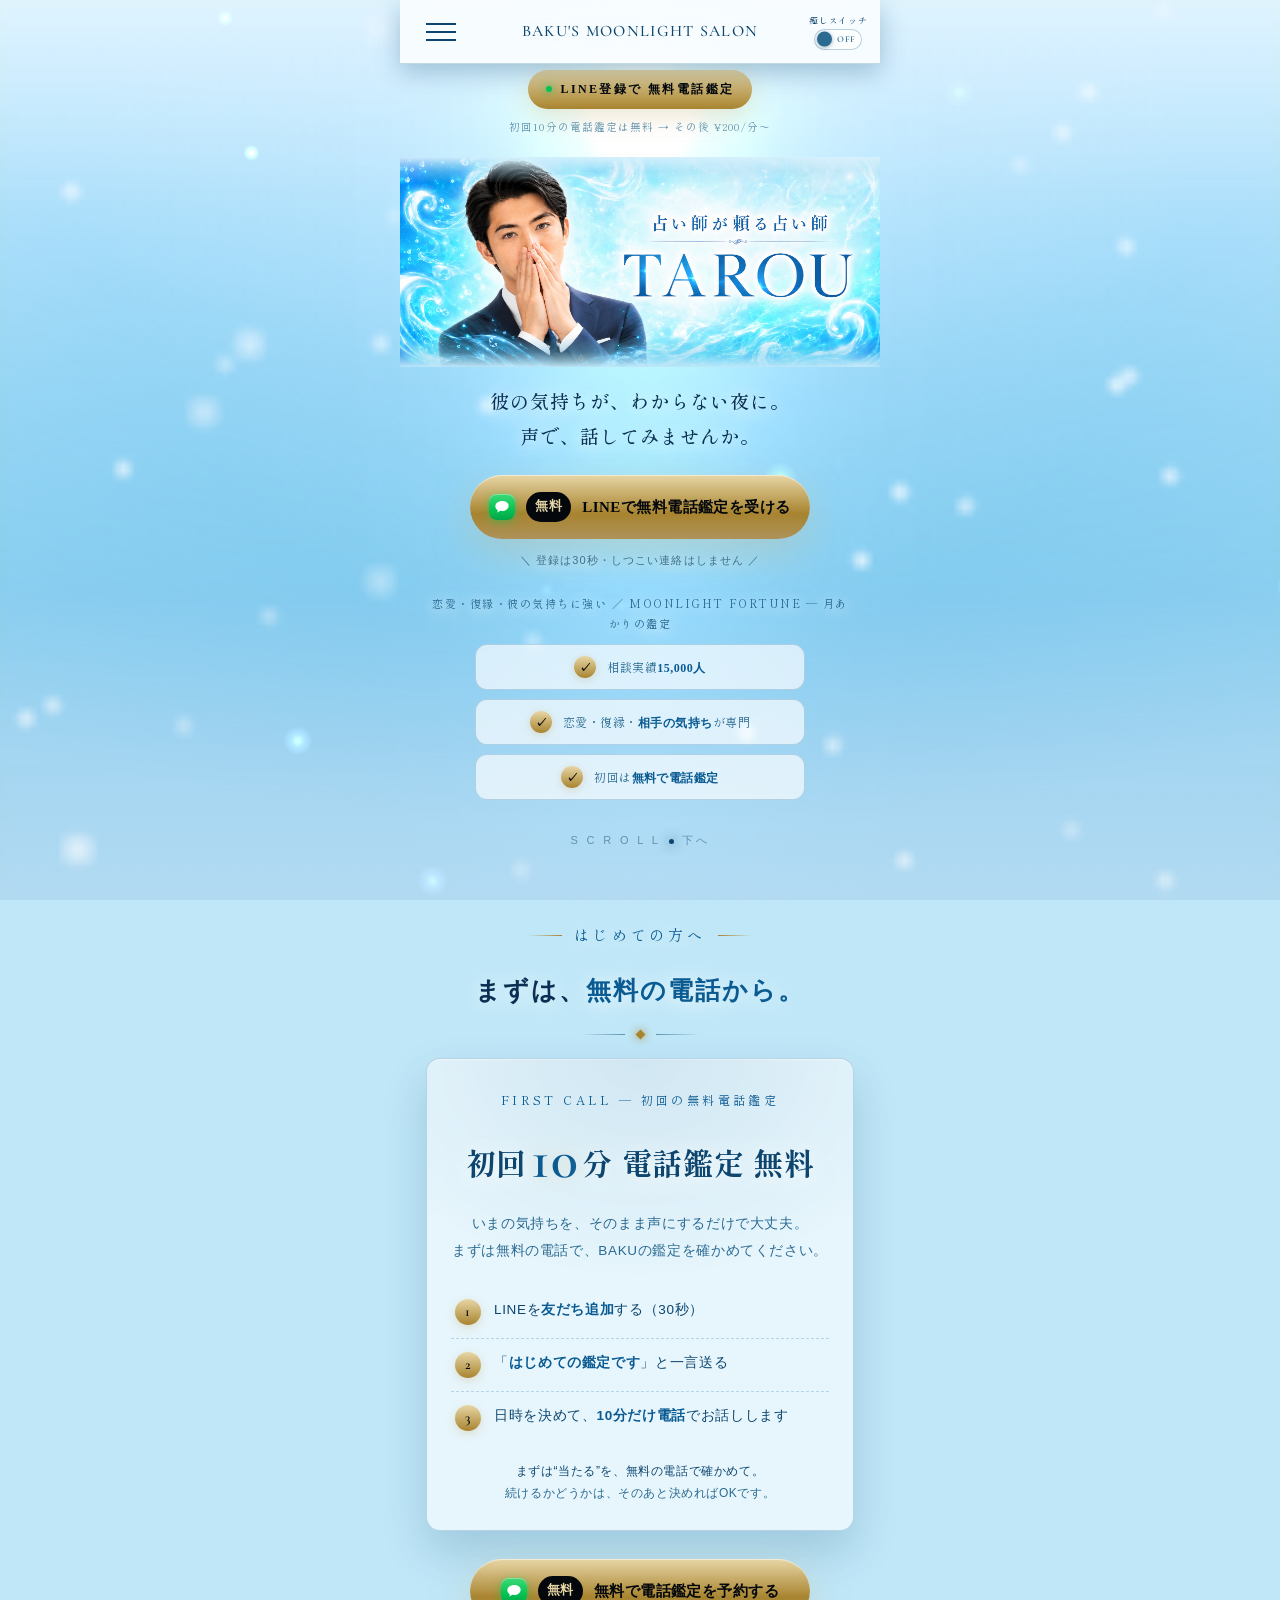
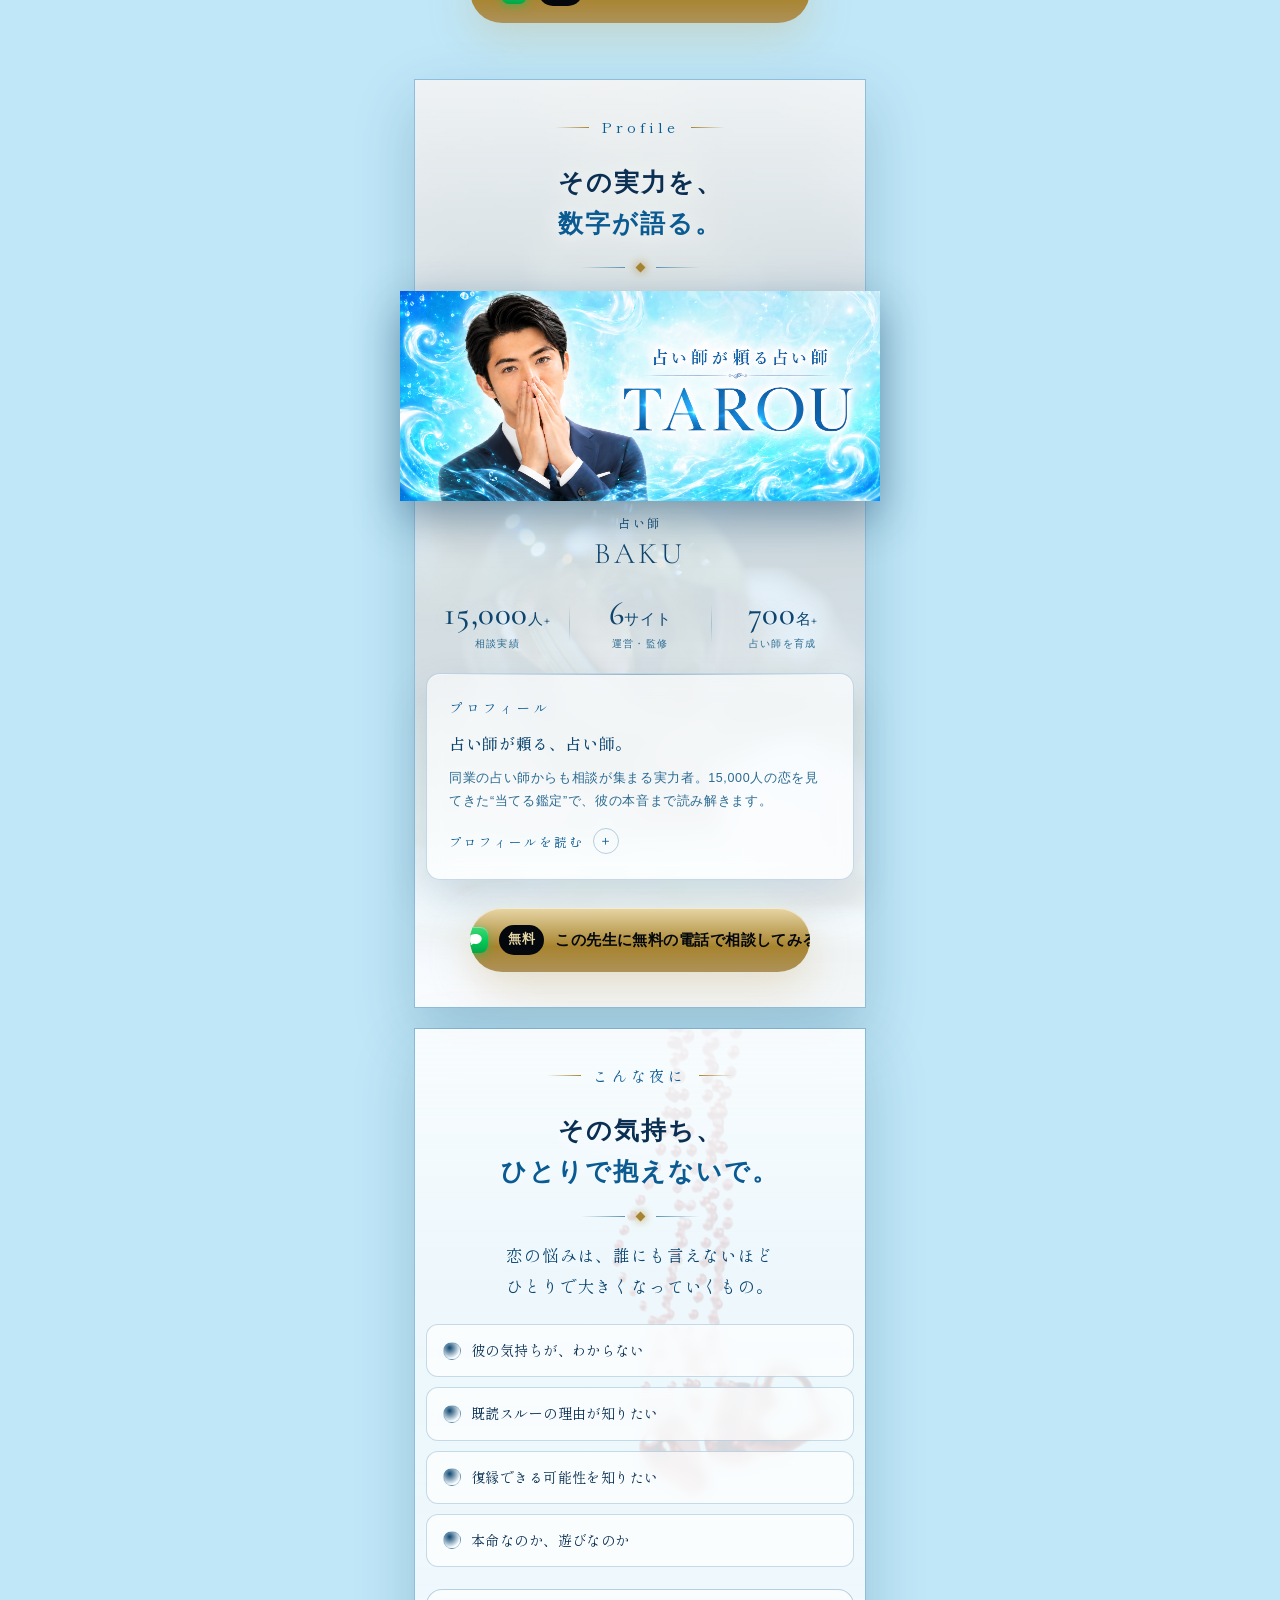
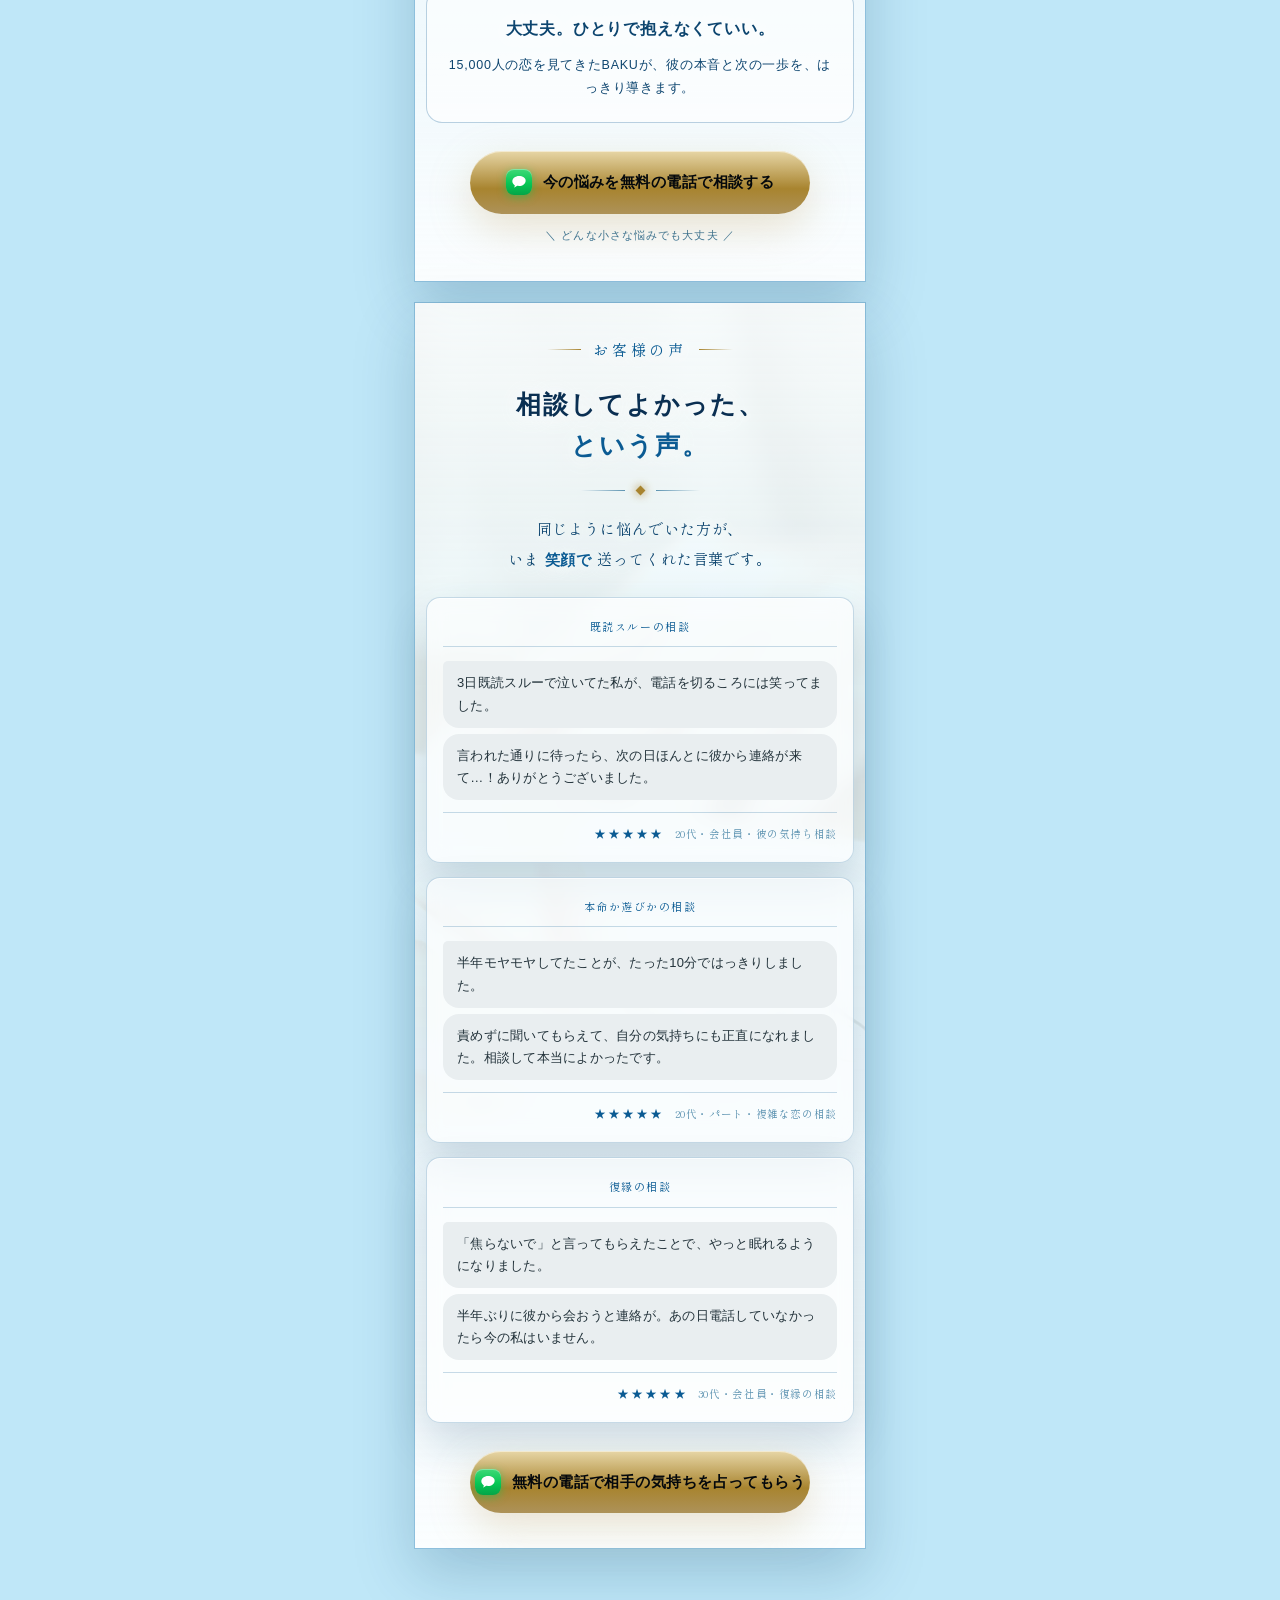
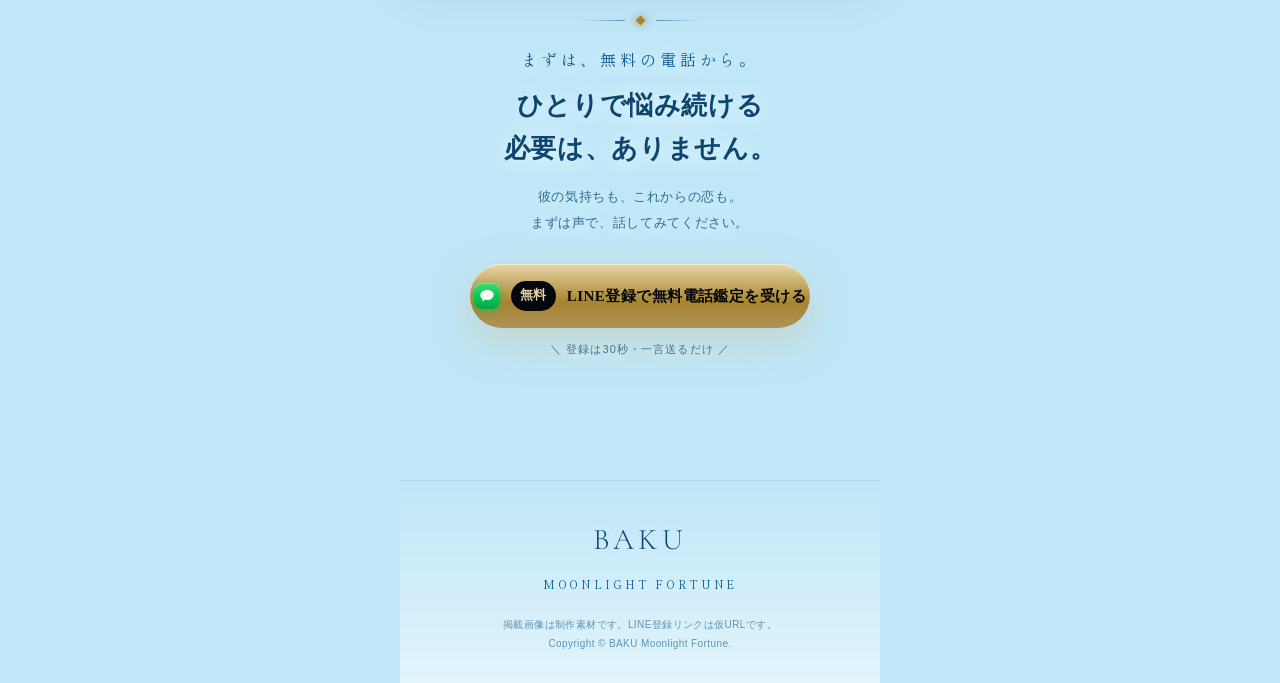
==== commit ef89f6ca: "Make the voices section customer-only thank-you messages Drop the BAKU reply bubbles from all three " ====
--- a/haru_line_lp_aqua/index.html
+++ b/haru_line_lp_aqua/index.html
@@ -193,24 +193,24 @@
     <p class="lead-c">同じように悩んでいた方が、<br>いま <b>笑顔で</b> 送ってくれた言葉です。</p>
 
     <div class="voice-grid">
-      <div class="glass talk">
+      <div class="glass talk solo">
         <div class="talk-topic">既読スルーの相談</div>
-        <div class="talk-row them"><div class="bubble them">3日既読無視されてて、もう終わりなのかなって…</div></div>
-        <div class="talk-row me"><div class="bubble me">大丈夫、既読を止めた理由がちゃんとあります。順番に見ていきましょうね。</div></div>
+        <div class="talk-row them"><div class="bubble them">3日既読スルーで泣いてた私が、電話を切るころには笑ってました。</div></div>
+        <div class="talk-row them"><div class="bubble them">言われた通りに待ったら、次の日ほんとに彼から連絡が来て…！ありがとうございました。</div></div>
         <div class="talk-meta"><span class="voice-stars">★★★★★</span><span class="talk-who">20代・会社員・彼の気持ち相談</span></div>
       </div>
 
-      <div class="glass talk">
+      <div class="glass talk solo">
         <div class="talk-topic">本命か遊びかの相談</div>
-        <div class="talk-row them"><div class="bubble them">本命か遊びか、ずっとモヤモヤしてました</div></div>
-        <div class="talk-row me"><div class="bubble me">相手の中の“本音”を視てみますね。今の距離感には理由があります。</div></div>
+        <div class="talk-row them"><div class="bubble them">半年モヤモヤしてたことが、たった10分ではっきりしました。</div></div>
+        <div class="talk-row them"><div class="bubble them">責めずに聞いてもらえて、自分の気持ちにも正直になれました。相談して本当によかったです。</div></div>
         <div class="talk-meta"><span class="voice-stars">★★★★★</span><span class="talk-who">20代・パート・複雑な恋の相談</span></div>
       </div>
 
-      <div class="glass talk">
+      <div class="glass talk solo">
         <div class="talk-topic">復縁の相談</div>
-        <div class="talk-row them"><div class="bubble them">別れてから半年、もう一度会いたいって思ってます</div></div>
-        <div class="talk-row me"><div class="bubble me">タイミングと、あなたの動き方が鍵になりそうです。焦らず進めましょう。</div></div>
+        <div class="talk-row them"><div class="bubble them">「焦らないで」と言ってもらえたことで、やっと眠れるようになりました。</div></div>
+        <div class="talk-row them"><div class="bubble them">半年ぶりに彼から会おうと連絡が。あの日電話していなかったら今の私はいません。</div></div>
         <div class="talk-meta"><span class="voice-stars">★★★★★</span><span class="talk-who">30代・会社員・復縁の相談</span></div>
       </div>
     </div>
--- a/haru_line_lp_aqua/assets/style.css
+++ b/haru_line_lp_aqua/assets/style.css
@@ -437,10 +437,54 @@
   color:var(--silver-d);text-shadow:0 2px 10px rgba(255,255,255,.7)}
 /* 画像と同じ比率（1896:829）のまま、横幅いっぱいに表示します。
    左右のマイナスマージンは .hero-content の padding(26px) を打ち消すためのものです。 */
-.hero-photo{width:auto;aspect-ratio:1896/829;margin:6px -26px 16px;
-  box-shadow:0 20px 52px rgba(12,64,102,.55);
-  animation:fadeUp 1s .1s both}
+
+/* ===== バナー上下端のなじませ ============================================
+   上下端は直線（通常の矩形）のまま、グラデーションのフェードだけで
+   背景となじませています。
+
+   ■ 以前は上下端を波形マスクで切り抜いていましたが、撤去しました。
+     バナー画像そのものに波紋と光の演出が入っているため、そこに切り抜きの
+     波を重ねると「画像の中の波」と「輪郭の波」でリズムがぶつかり、
+     装飾過多に見えてしまうためです。
+     （関連していた --wave-amplitude / --wave-shape などの変数も削除済み。
+       波形に戻す場合はコミット a78ee4f を参照してください）
+
+   ■ 調整用の変数
+       --fade-height-top   … 上端フェードの高さ（20〜30px が目安）
+       --fade-height       … 下端フェードの高さ
+       --fade-opacity-top  … 上端フェードの濃さ（0〜1）
+       --fade-opacity      … 下端フェードの濃さ（0〜1）
+   ======================================================================== */
+.hero-photo{
+  --fade-height-top:26px;
+  --fade-height:30px;
+  --fade-opacity-top:.96;
+  --fade-opacity:.98;
+  position:relative;
+  width:auto;aspect-ratio:1896/829;margin:6px -26px 16px;
+  animation:fadeUp 1s .1s both;
+}
 .hero-photo img{width:100%;height:100%;object-fit:contain;display:block}
+/* 上端：上の明るい背景 → バナーのターコイズへ */
+.hero-photo::before{
+  content:"";position:absolute;left:0;right:0;top:0;
+  height:var(--fade-height-top);
+  pointer-events:none;
+  background:linear-gradient(180deg,
+    rgba(214,240,252,var(--fade-opacity-top)) 0%,
+    rgba(180,224,245,.40) 55%,
+    rgba(150,215,242,0) 100%);
+}
+/* 下端：バナーのターコイズ → 下の背景の水色へ */
+.hero-photo::after{
+  content:"";position:absolute;left:0;right:0;bottom:0;
+  height:var(--fade-height);
+  pointer-events:none;
+  background:linear-gradient(180deg,
+    rgba(23,140,190,0) 0%,
+    rgba(120,200,235,.44) 50%,
+    rgba(191,231,248,var(--fade-opacity)) 100%);
+}
 .hero-meta{margin-top:22px}
 .hero-meta .hero-kicker{margin:0 0 10px;font-size:11px;letter-spacing:.14em;color:var(--silver);opacity:.9}
 .hero-meta .hero-values{margin-top:0}
@@ -464,6 +508,10 @@
 .bubble.them{background:#e9eef0;color:#22323a;border-top-left-radius:5px}
 .bubble.me{background:var(--line-green);color:#fff;border-top-right-radius:5px;
   box-shadow:0 4px 14px rgba(6,199,85,.22)}
+/* お客様の声だけを並べる場合（片側吹き出し） */
+.talk.solo .bubble{max-width:100%}
+.talk.solo .talk-row+.talk-row{margin-top:-4px}
+.talk.solo .talk-row+.talk-row .bubble{border-top-left-radius:16px}
 .talk-meta{display:flex;align-items:center;justify-content:flex-end;gap:10px;
   margin-top:12px;padding-top:10px;border-top:1px solid var(--line)}
 .talk-meta .voice-stars{margin-bottom:0}
@@ -604,7 +652,8 @@
 }
 @media (max-width:360px){
   .hero-name{font-size:70px}
-  .hero-photo{width:auto}
+  /* 画面が細いぶんバナーも低くなるので、フェードもひとまわり浅くします */
+  .hero-photo{width:auto;--fade-height-top:18px;--fade-height:20px}
   .sec{padding:38px 20px 34px}
   .offer-big em{font-size:48px}
   .crystal-hero{--orb-size:clamp(140px,48vw,220px);--band-min:400px}
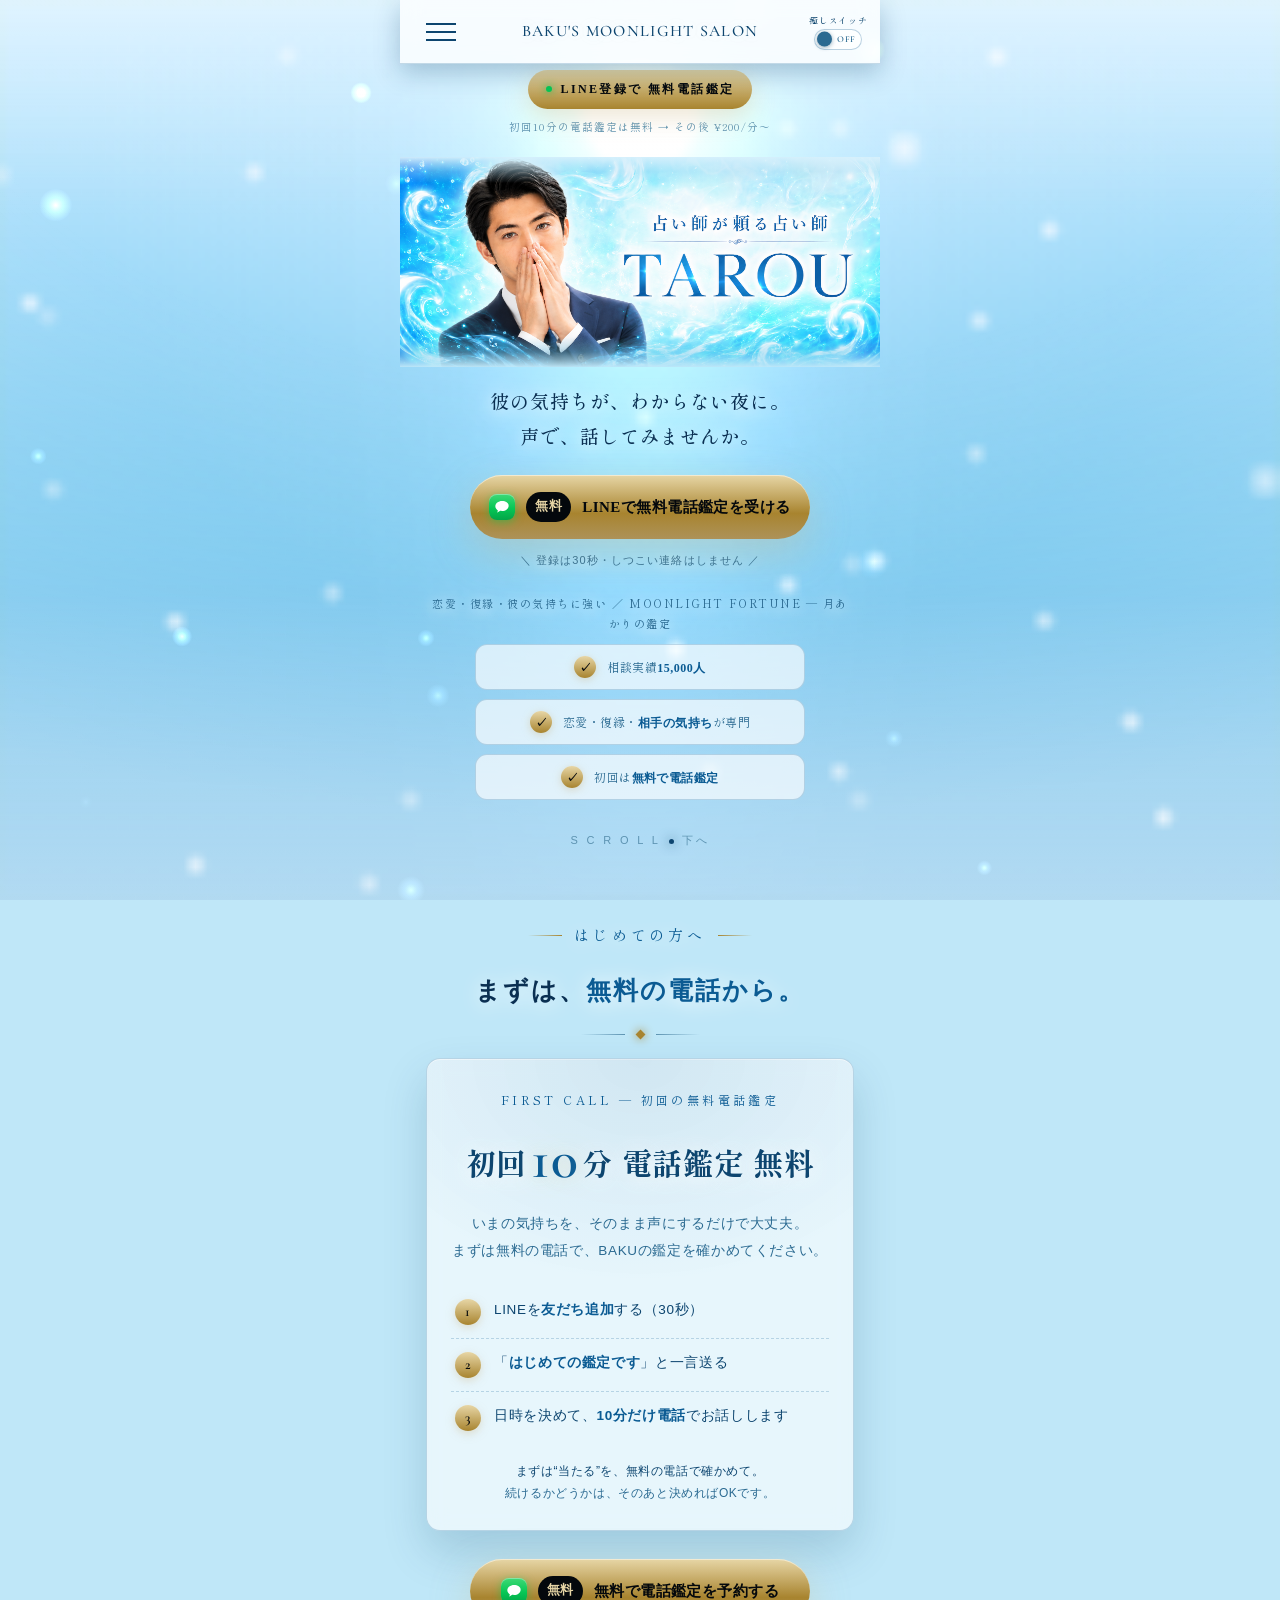
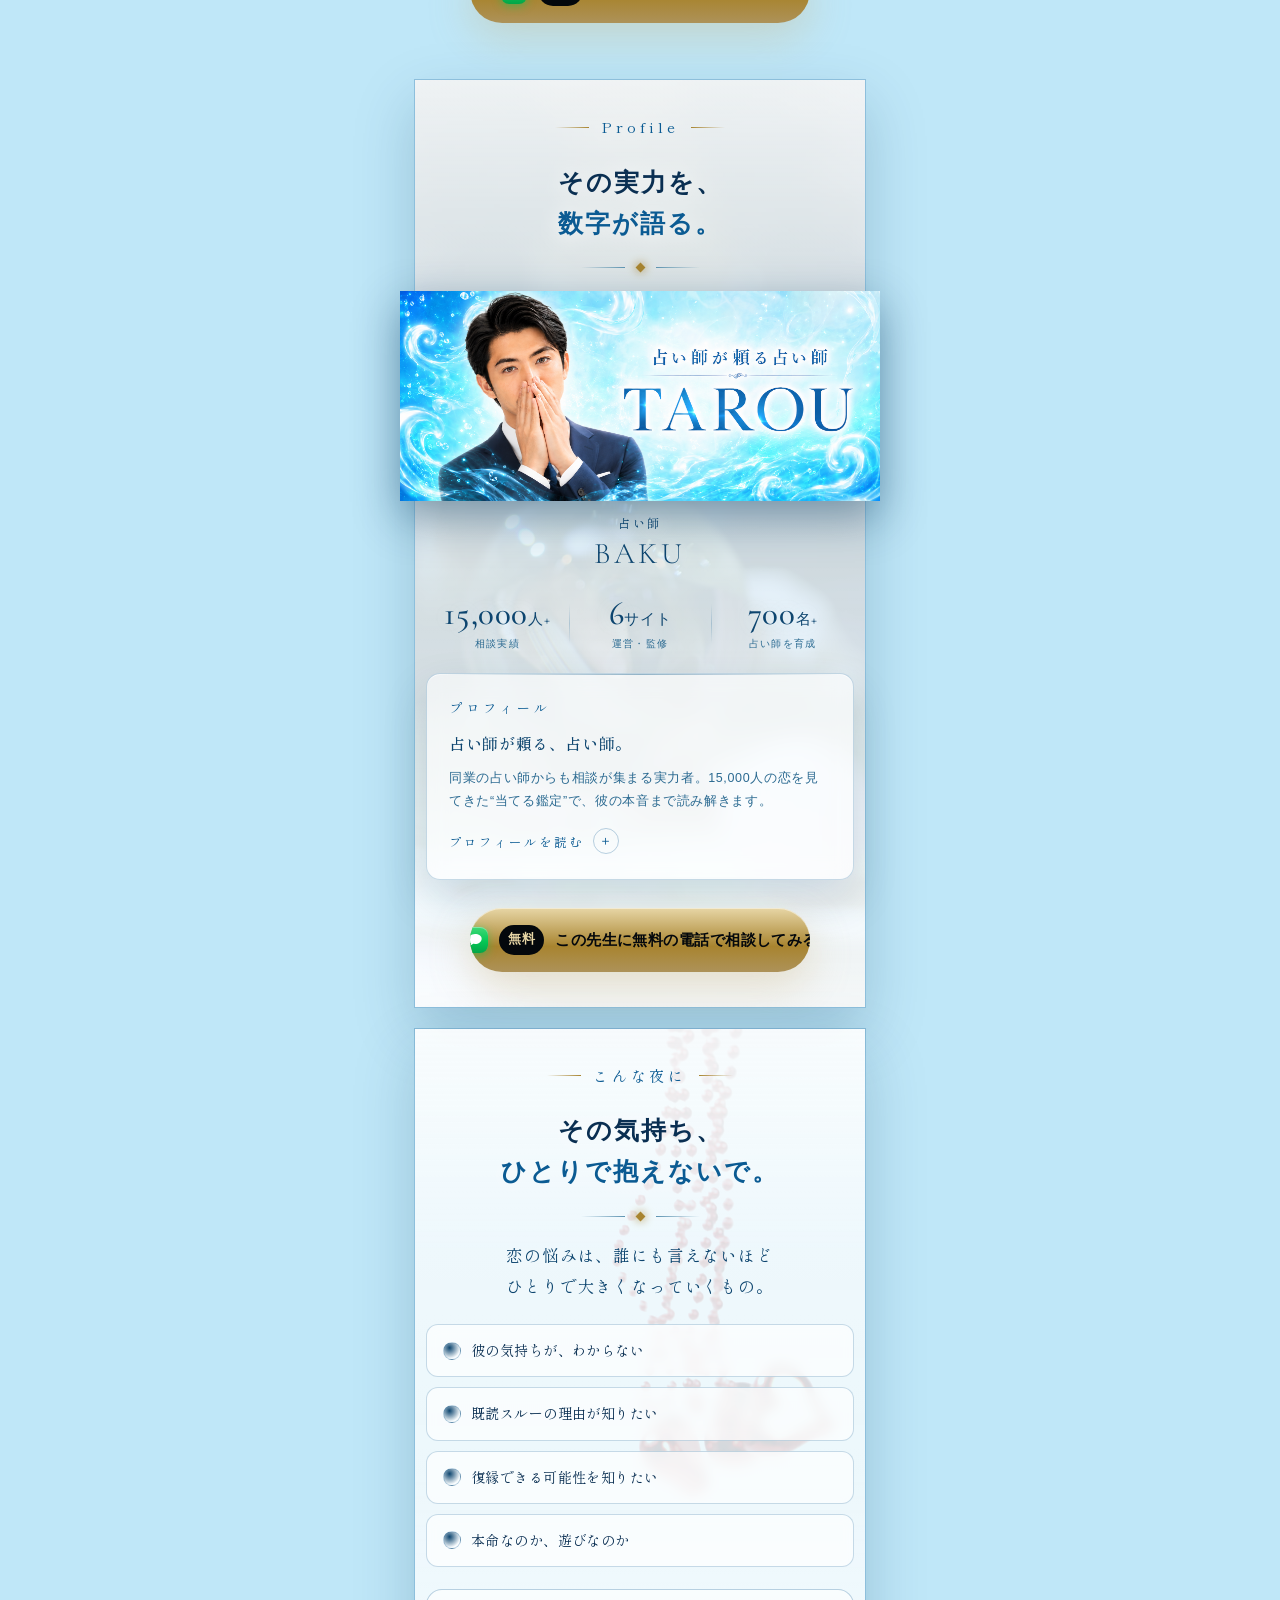
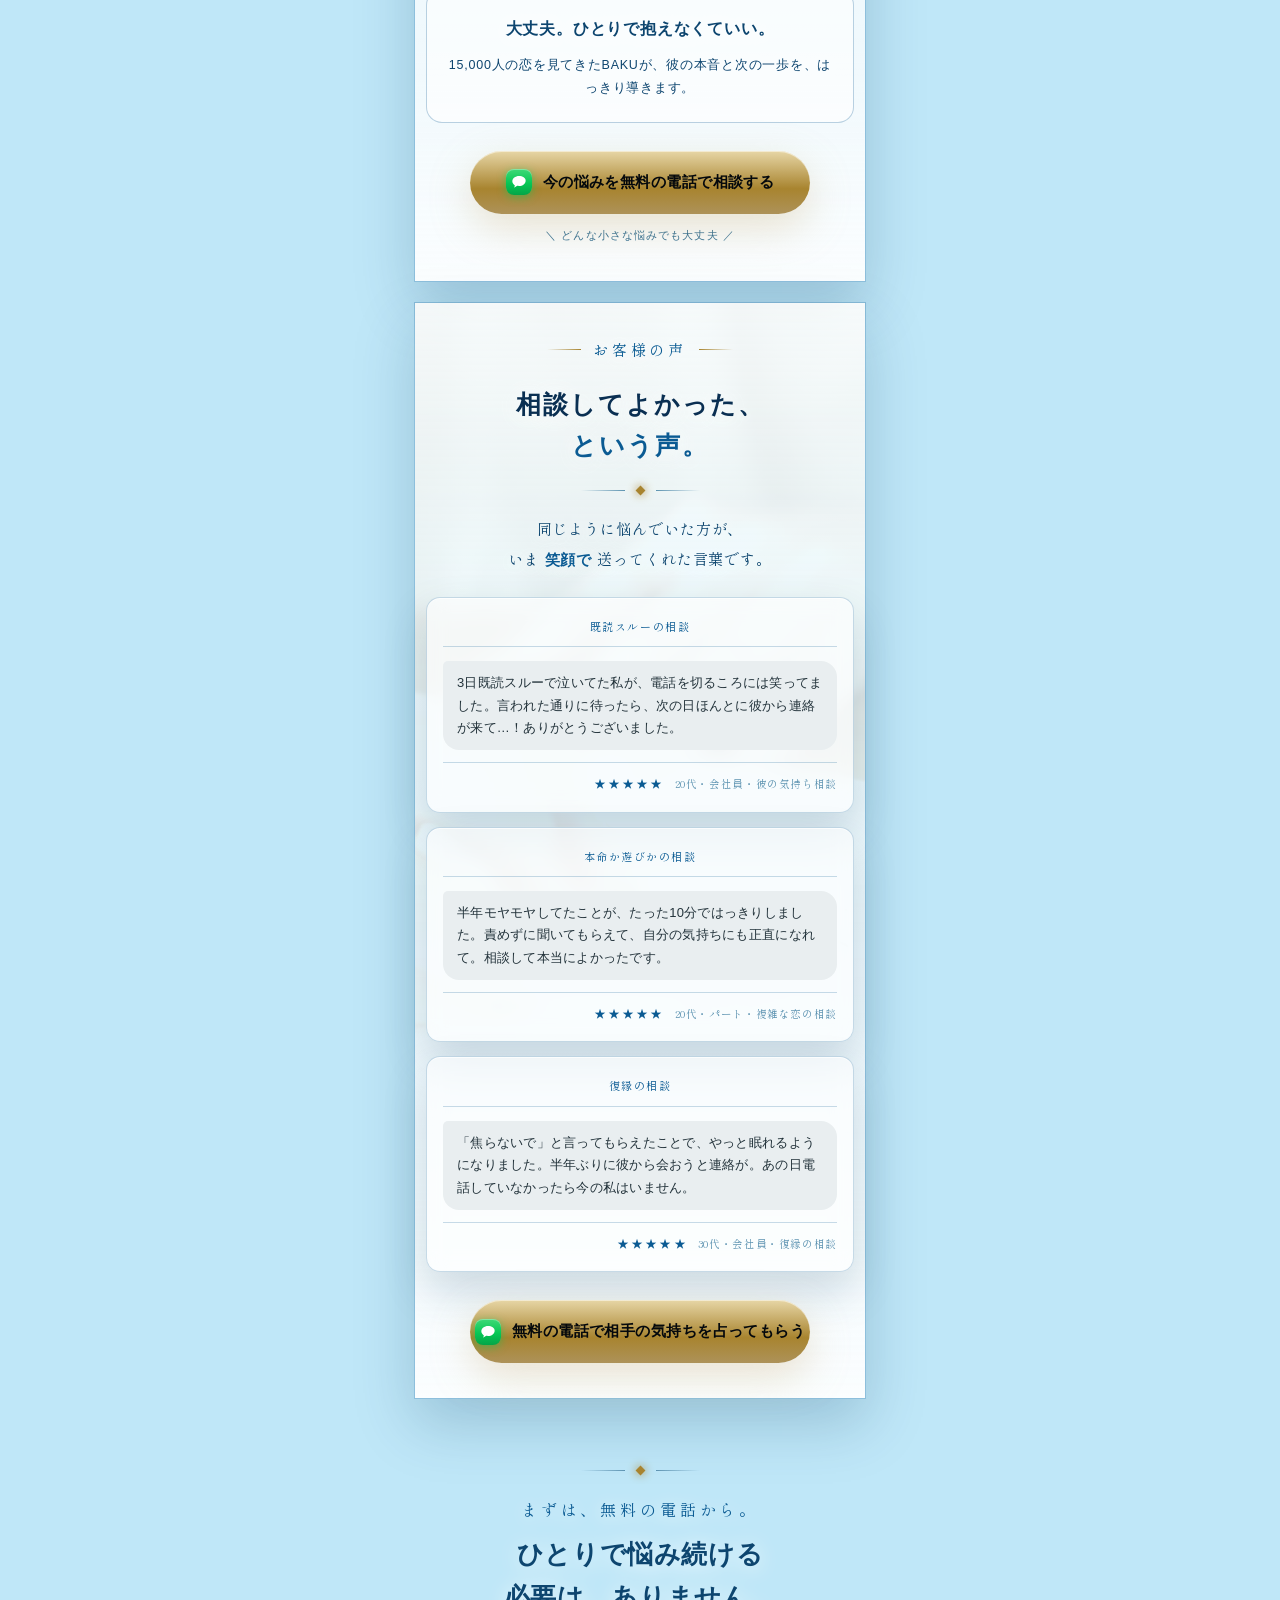
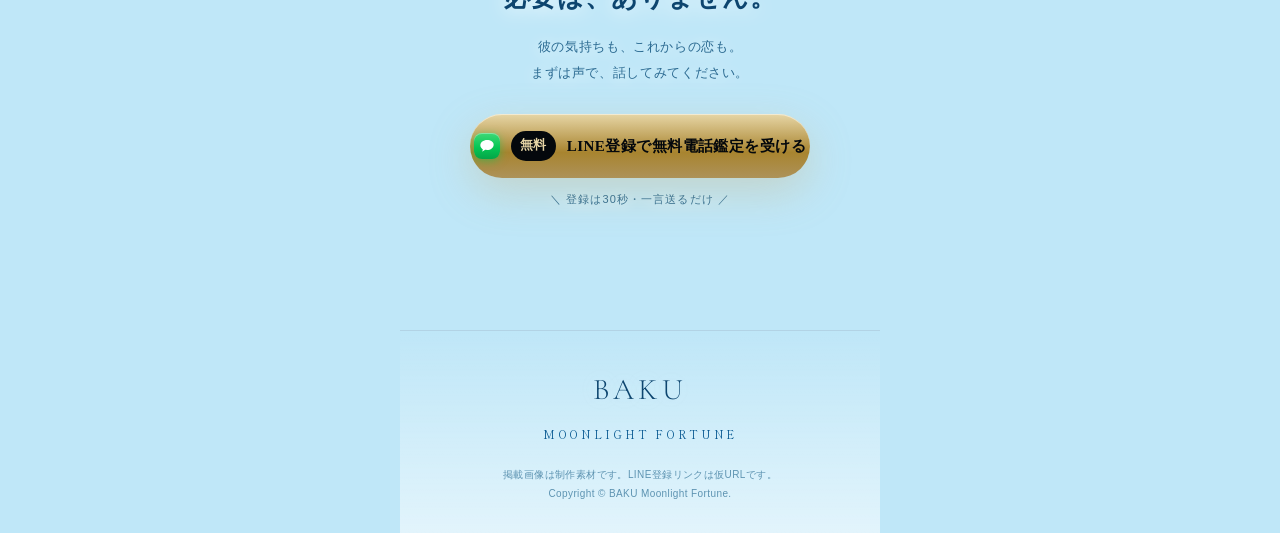
==== commit 0a47c639: "Merge each testimonial into a single bubble Splitting one customer's words across two bubbles had no" ====
--- a/haru_line_lp_aqua/index.html
+++ b/haru_line_lp_aqua/index.html
@@ -195,22 +195,19 @@
     <div class="voice-grid">
       <div class="glass talk solo">
         <div class="talk-topic">既読スルーの相談</div>
-        <div class="talk-row them"><div class="bubble them">3日既読スルーで泣いてた私が、電話を切るころには笑ってました。</div></div>
-        <div class="talk-row them"><div class="bubble them">言われた通りに待ったら、次の日ほんとに彼から連絡が来て…！ありがとうございました。</div></div>
+        <div class="talk-row them"><div class="bubble them">3日既読スルーで泣いてた私が、電話を切るころには笑ってました。言われた通りに待ったら、次の日ほんとに彼から連絡が来て…！ありがとうございました。</div></div>
         <div class="talk-meta"><span class="voice-stars">★★★★★</span><span class="talk-who">20代・会社員・彼の気持ち相談</span></div>
       </div>
 
       <div class="glass talk solo">
         <div class="talk-topic">本命か遊びかの相談</div>
-        <div class="talk-row them"><div class="bubble them">半年モヤモヤしてたことが、たった10分ではっきりしました。</div></div>
-        <div class="talk-row them"><div class="bubble them">責めずに聞いてもらえて、自分の気持ちにも正直になれました。相談して本当によかったです。</div></div>
+        <div class="talk-row them"><div class="bubble them">半年モヤモヤしてたことが、たった10分ではっきりしました。責めずに聞いてもらえて、自分の気持ちにも正直になれて。相談して本当によかったです。</div></div>
         <div class="talk-meta"><span class="voice-stars">★★★★★</span><span class="talk-who">20代・パート・複雑な恋の相談</span></div>
       </div>
 
       <div class="glass talk solo">
         <div class="talk-topic">復縁の相談</div>
-        <div class="talk-row them"><div class="bubble them">「焦らないで」と言ってもらえたことで、やっと眠れるようになりました。</div></div>
-        <div class="talk-row them"><div class="bubble them">半年ぶりに彼から会おうと連絡が。あの日電話していなかったら今の私はいません。</div></div>
+        <div class="talk-row them"><div class="bubble them">「焦らないで」と言ってもらえたことで、やっと眠れるようになりました。半年ぶりに彼から会おうと連絡が。あの日電話していなかったら今の私はいません。</div></div>
         <div class="talk-meta"><span class="voice-stars">★★★★★</span><span class="talk-who">30代・会社員・復縁の相談</span></div>
       </div>
     </div>
--- a/haru_line_lp_aqua/assets/style.css
+++ b/haru_line_lp_aqua/assets/style.css
@@ -510,8 +510,6 @@
   box-shadow:0 4px 14px rgba(6,199,85,.22)}
 /* お客様の声だけを並べる場合（片側吹き出し） */
 .talk.solo .bubble{max-width:100%}
-.talk.solo .talk-row+.talk-row{margin-top:-4px}
-.talk.solo .talk-row+.talk-row .bubble{border-top-left-radius:16px}
 .talk-meta{display:flex;align-items:center;justify-content:flex-end;gap:10px;
   margin-top:12px;padding-top:10px;border-top:1px solid var(--line)}
 .talk-meta .voice-stars{margin-bottom:0}
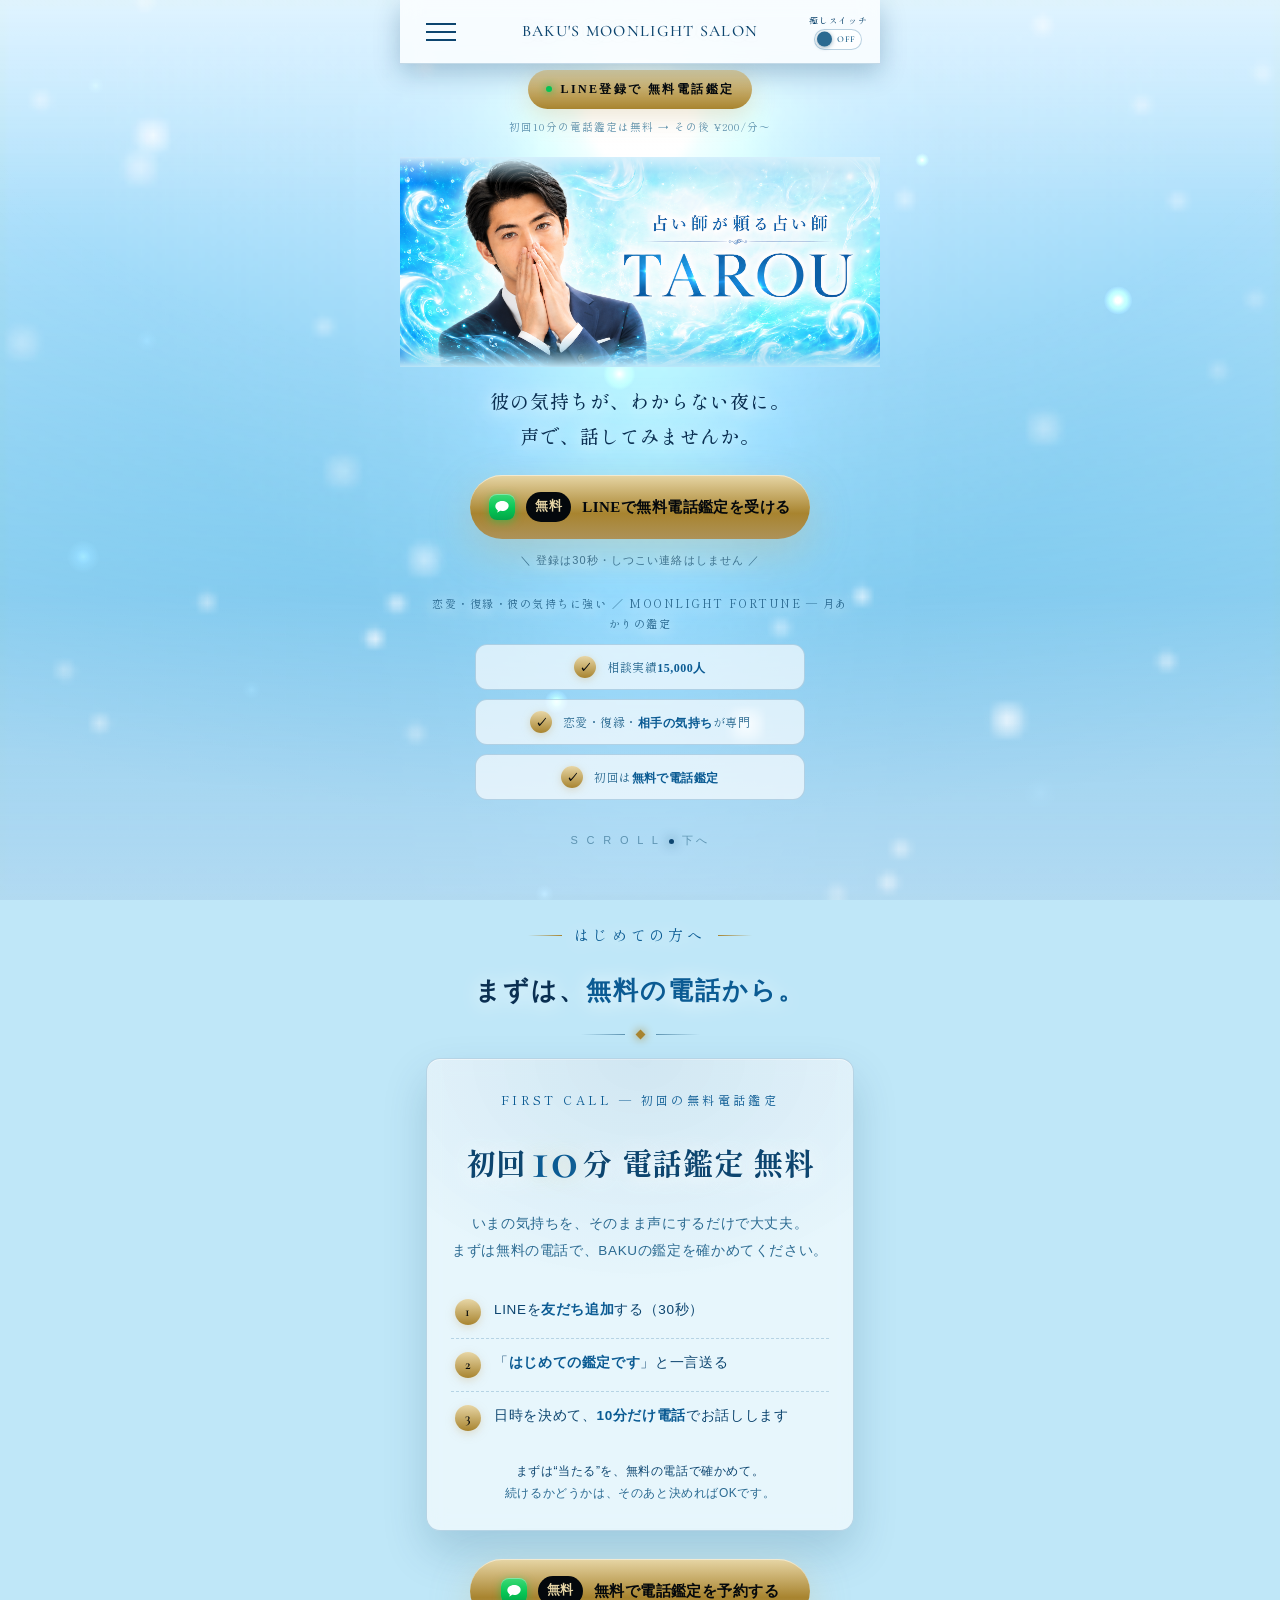
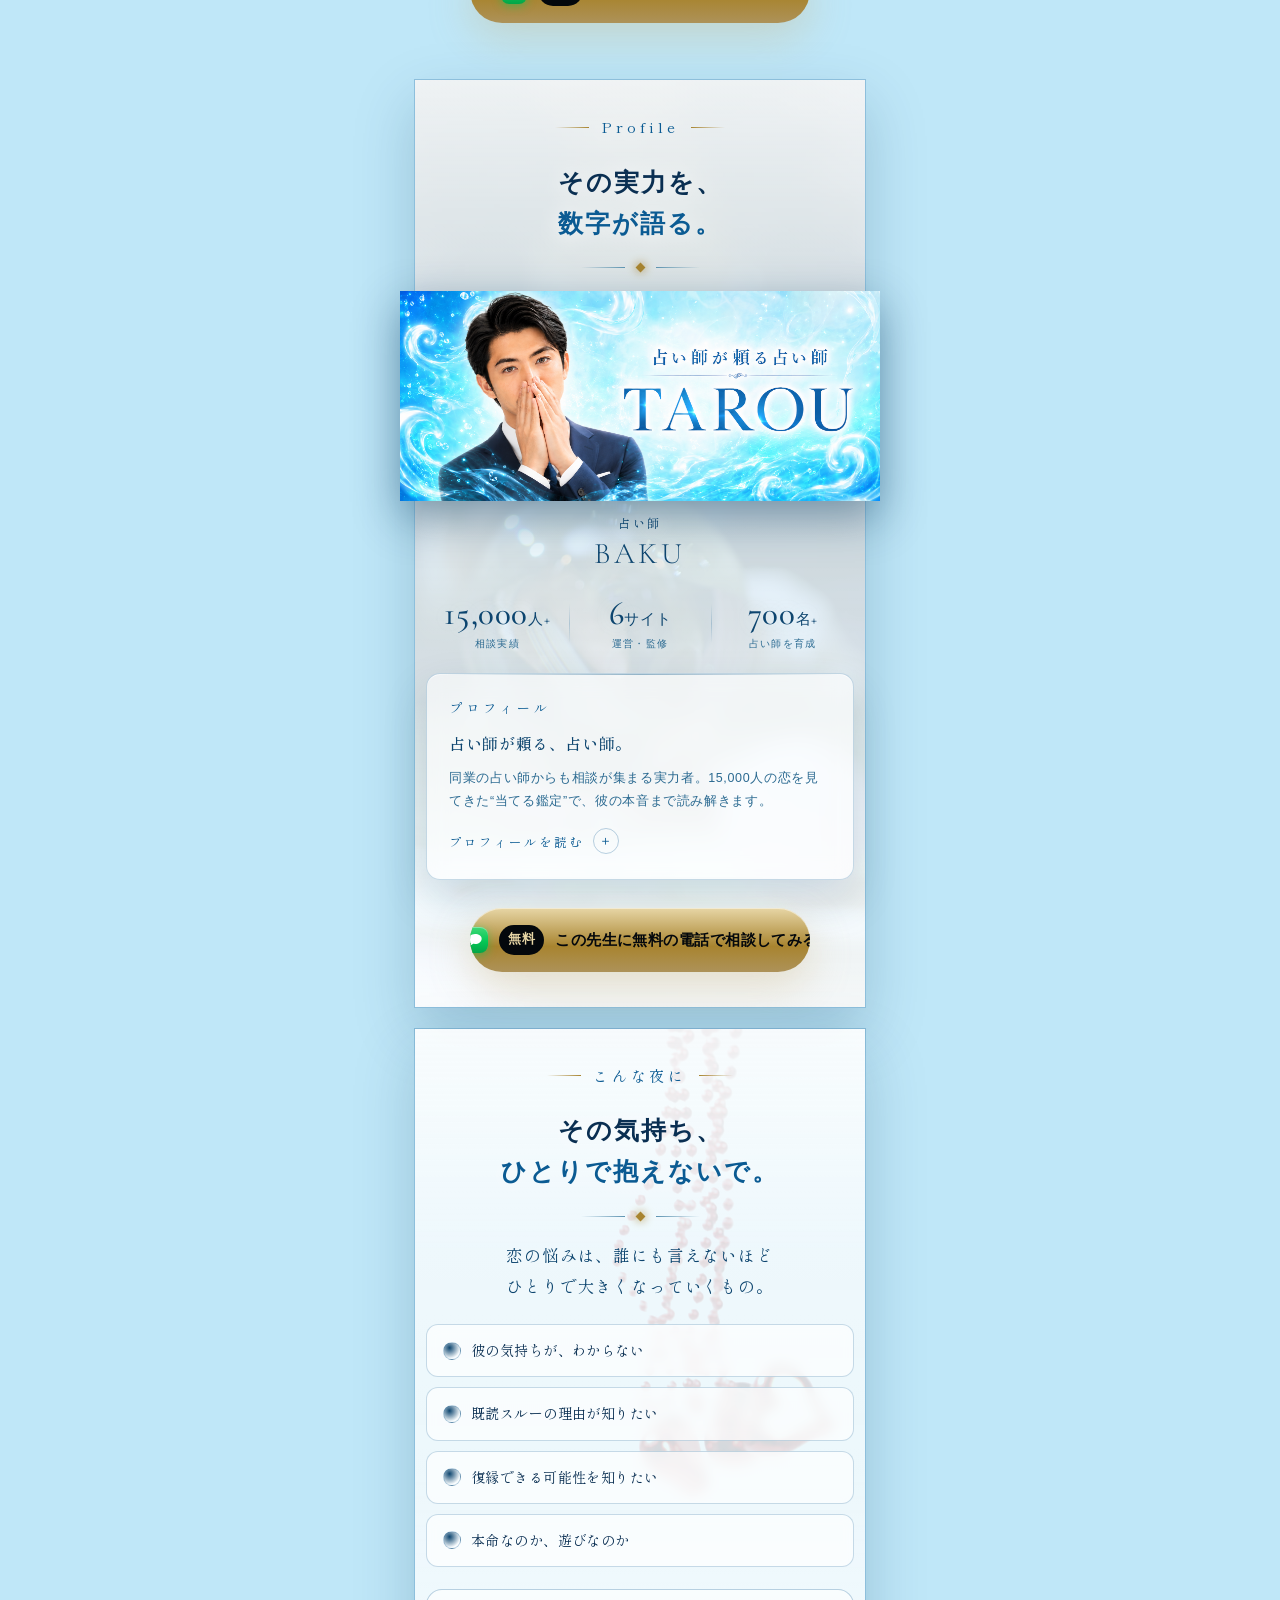
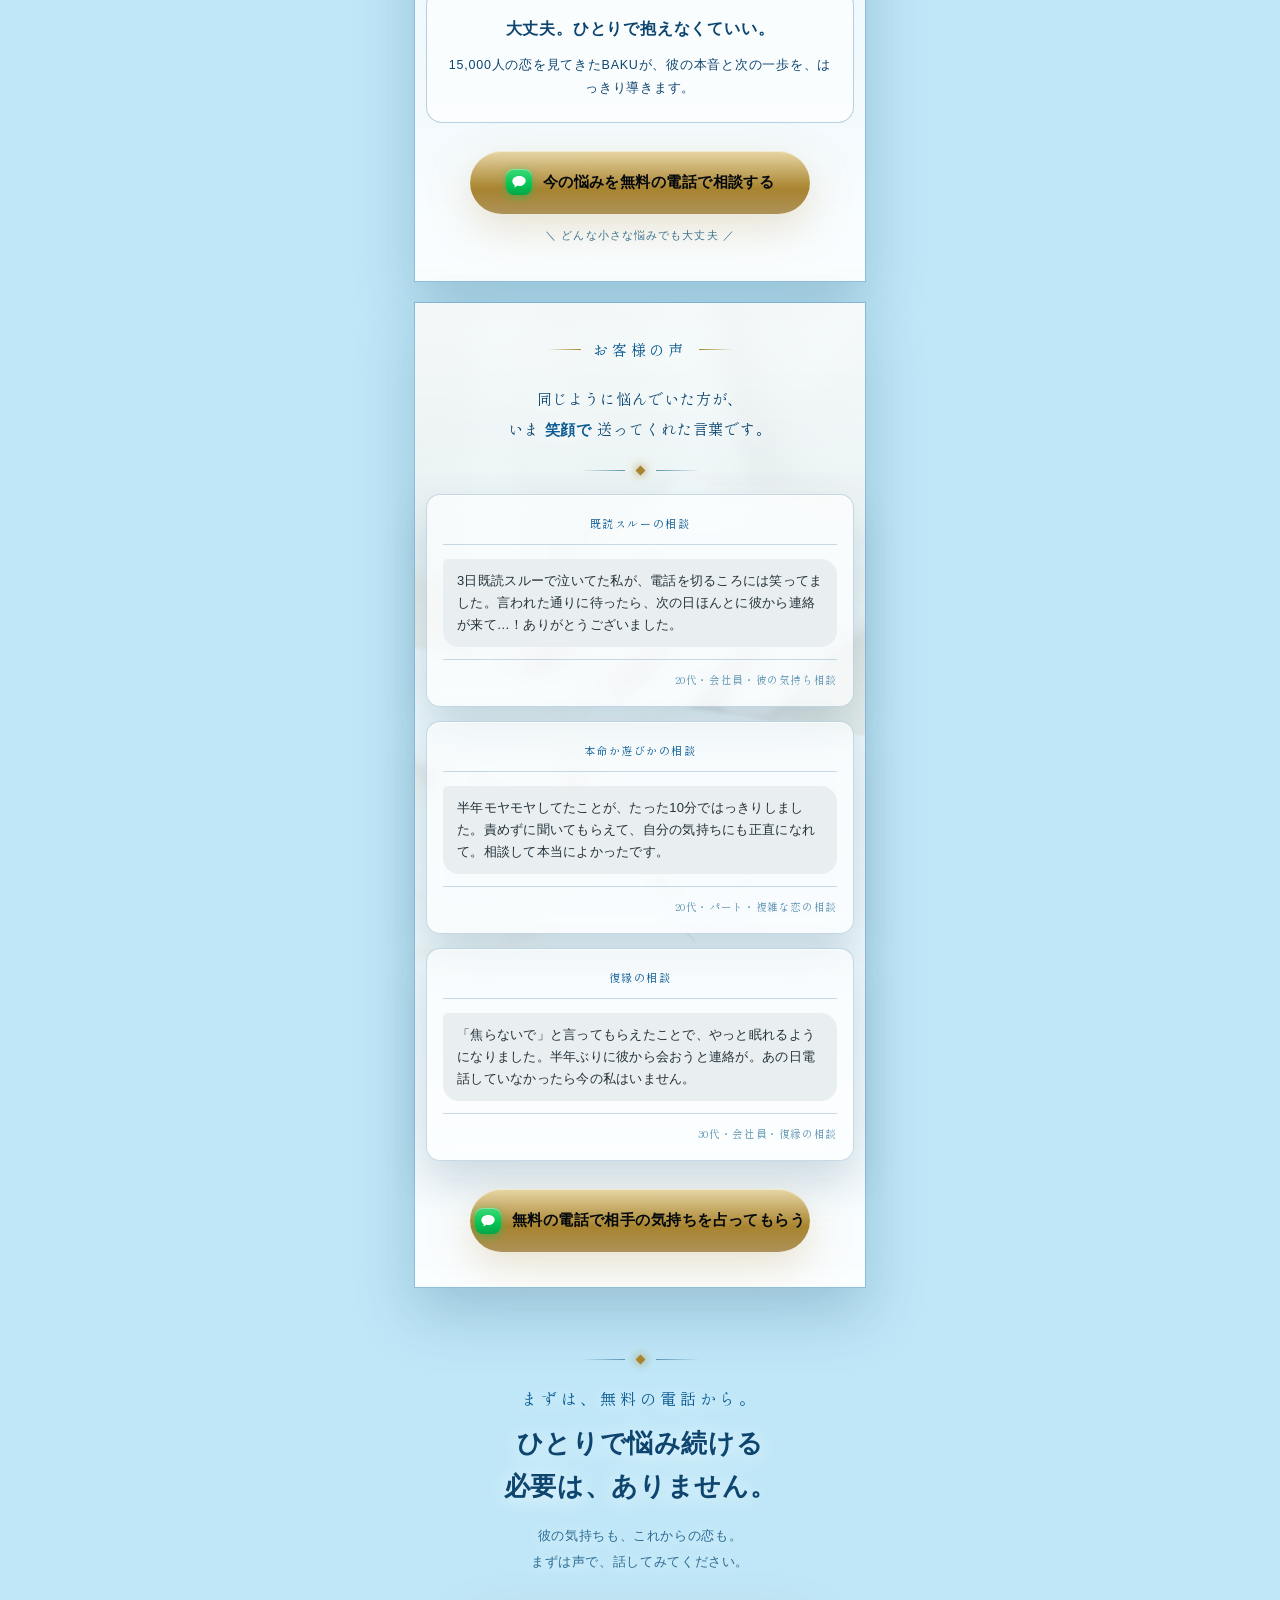
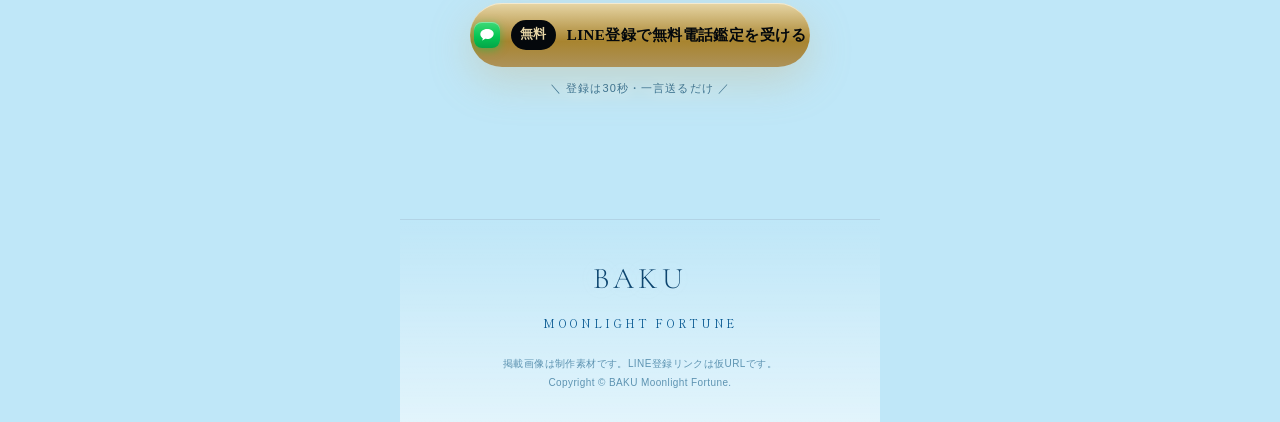
==== commit 2b732ce6: "Trim the voices heading and drop the review stars Lead the section with the lead sentence instead of" ====
--- a/haru_line_lp_aqua/index.html
+++ b/haru_line_lp_aqua/index.html
@@ -188,27 +188,26 @@
       <div class="veil"></div>
     </div>
     <div class="eyebrow">お客様の声</div>
-    <div class="sec-title">相談してよかった、<br><span class="gold">という声。</span></div>
-    <div class="divider"><span></span><i class="diamond"></i><span></span></div>
     <p class="lead-c">同じように悩んでいた方が、<br>いま <b>笑顔で</b> 送ってくれた言葉です。</p>
+    <div class="divider"><span></span><i class="diamond"></i><span></span></div>
 
     <div class="voice-grid">
       <div class="glass talk solo">
         <div class="talk-topic">既読スルーの相談</div>
         <div class="talk-row them"><div class="bubble them">3日既読スルーで泣いてた私が、電話を切るころには笑ってました。言われた通りに待ったら、次の日ほんとに彼から連絡が来て…！ありがとうございました。</div></div>
-        <div class="talk-meta"><span class="voice-stars">★★★★★</span><span class="talk-who">20代・会社員・彼の気持ち相談</span></div>
+        <div class="talk-meta"><span class="talk-who">20代・会社員・彼の気持ち相談</span></div>
       </div>
 
       <div class="glass talk solo">
         <div class="talk-topic">本命か遊びかの相談</div>
         <div class="talk-row them"><div class="bubble them">半年モヤモヤしてたことが、たった10分ではっきりしました。責めずに聞いてもらえて、自分の気持ちにも正直になれて。相談して本当によかったです。</div></div>
-        <div class="talk-meta"><span class="voice-stars">★★★★★</span><span class="talk-who">20代・パート・複雑な恋の相談</span></div>
+        <div class="talk-meta"><span class="talk-who">20代・パート・複雑な恋の相談</span></div>
       </div>
 
       <div class="glass talk solo">
         <div class="talk-topic">復縁の相談</div>
         <div class="talk-row them"><div class="bubble them">「焦らないで」と言ってもらえたことで、やっと眠れるようになりました。半年ぶりに彼から会おうと連絡が。あの日電話していなかったら今の私はいません。</div></div>
-        <div class="talk-meta"><span class="voice-stars">★★★★★</span><span class="talk-who">30代・会社員・復縁の相談</span></div>
+        <div class="talk-meta"><span class="talk-who">30代・会社員・復縁の相談</span></div>
       </div>
     </div>
 
--- a/haru_line_lp_aqua/assets/style.css
+++ b/haru_line_lp_aqua/assets/style.css
@@ -113,6 +113,9 @@
 .divider{display:flex;align-items:center;justify-content:center;gap:12px;margin:6px auto 20px}
 .eyebrow+.sec-title{margin-top:20px;margin-bottom:20px}
 .sec-title+.divider{margin-top:0}
+/* 見出しを置かず、小見出しのすぐ下にリード文を置くセクション用 */
+.eyebrow+.lead-c{margin-top:20px}
+.lead-c+.divider{margin-top:0}
 .divider span{height:1px;width:44px;background:linear-gradient(90deg,transparent,var(--silver-d))}
 .divider span:last-child{background:linear-gradient(90deg,var(--silver-d),transparent)}
 .diamond{width:7px;height:7px;background:var(--gold);transform:rotate(45deg);box-shadow:0 0 10px var(--gold)}
@@ -512,7 +515,6 @@
 .talk.solo .bubble{max-width:100%}
 .talk-meta{display:flex;align-items:center;justify-content:flex-end;gap:10px;
   margin-top:12px;padding-top:10px;border-top:1px solid var(--line)}
-.talk-meta .voice-stars{margin-bottom:0}
 .talk-who{font-size:10.5px;color:var(--silver-d);letter-spacing:.06em;font-family:var(--serif)}
 
 /* ===== 料金前の安心一言バンド ===== */
